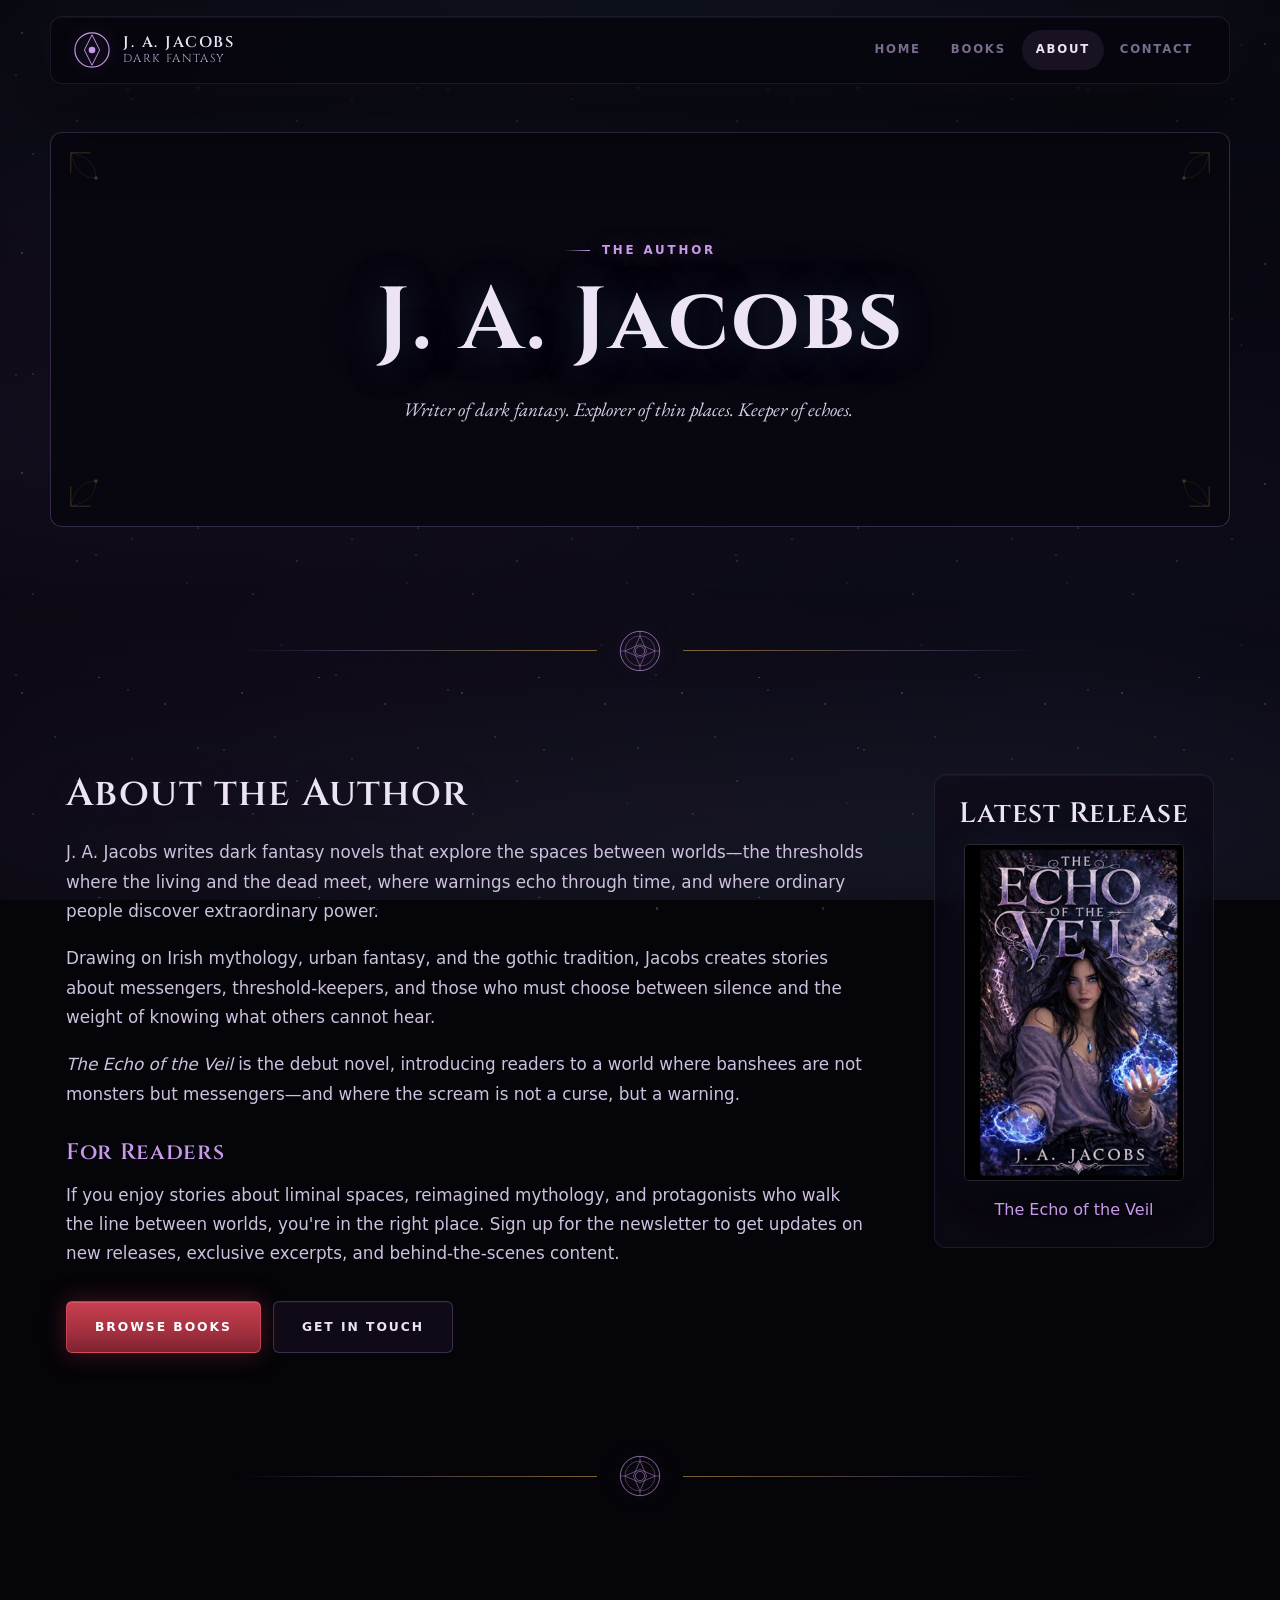
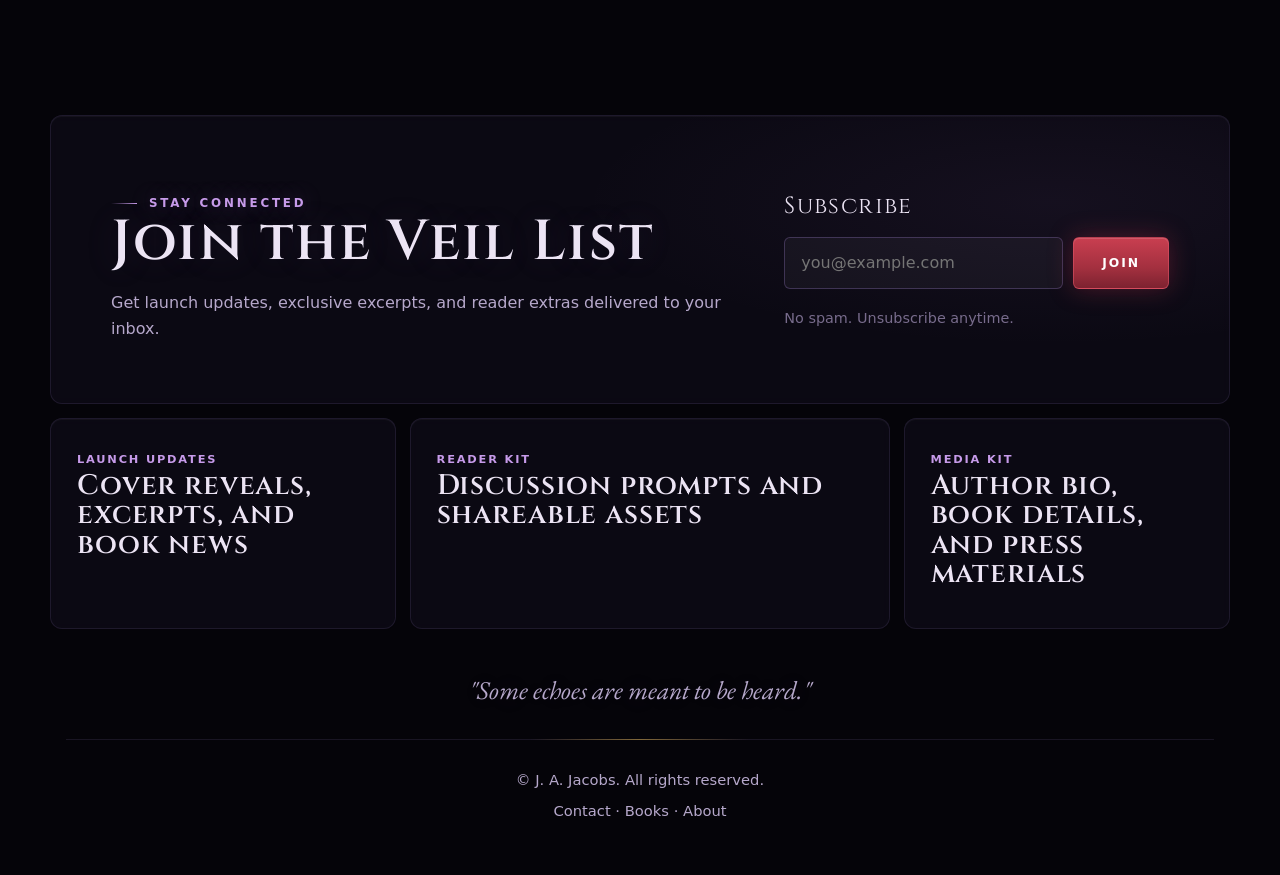
==== about.html @ fa8e6125 "feat: expand to multi-page author website - Add books.html catalog page with book grid layout - Add " ====
<!doctype html>
<html lang="en">
  <head>
    <meta charset="utf-8">
    <meta name="viewport" content="width=device-width, initial-scale=1">
    <title>About | J. A. Jacobs</title>
    <meta
      name="description"
      content="About J. A. Jacobs, author of dark fantasy novels including The Echo of the Veil."
    >
    <meta property="og:title" content="About | J. A. Jacobs">
    <meta
      property="og:description"
      content="About J. A. Jacobs, author of dark fantasy novels including The Echo of the Veil."
    >
    <meta property="og:image" content="echo-of-the-veil-cover.jpg">
    <link rel="icon" href="favicon.svg" type="image/svg+xml">
    <link rel="stylesheet" href="styles.css">
  </head>
  <body>
    <!-- SHARED SVG DEFS - Copy to every page -->
    <svg width="0" height="0" style="position:absolute" aria-hidden="true">
      <defs>
        <symbol id="sigil" viewBox="0 0 64 64">
          <circle cx="32" cy="32" r="30" fill="none" stroke="currentColor" stroke-width="1"/>
          <circle cx="32" cy="32" r="23" fill="none" stroke="currentColor" stroke-width="0.5"/>
          <circle cx="32" cy="32" r="7" fill="none" stroke="currentColor" stroke-width="0.8"/>
          <path d="M32 9 L42 32 L32 55 L22 32 Z" fill="none" stroke="currentColor" stroke-width="0.7"/>
          <path d="M9 32 L32 22 L55 32 L32 42 Z" fill="none" stroke="currentColor" stroke-width="0.7"/>
          <g stroke="currentColor" stroke-width="0.6">
            <line x1="32" y1="2" x2="32" y2="9"/>
            <line x1="32" y1="55" x2="32" y2="62"/>
            <line x1="2" y1="32" x2="9" y2="32"/>
            <line x1="55" y1="32" x2="62" y2="32"/>
          </g>
        </symbol>
        <symbol id="corner-flourish" viewBox="0 0 60 60">
          <path d="M2 2 L24 2 M2 2 L2 24" fill="none" stroke="currentColor" stroke-width="1"/>
          <path d="M2 2 Q30 8 30 30 M2 2 Q8 30 30 30" fill="none" stroke="currentColor" stroke-width="0.6" opacity="0.7"/>
          <circle cx="30" cy="30" r="2" fill="currentColor"/>
        </symbol>
        <symbol id="brand-glyph" viewBox="0 0 40 40">
          <circle cx="20" cy="20" r="18" fill="none" stroke="currentColor" stroke-width="1.2"/>
          <path d="M20 4 L28 20 L20 36 L12 20 Z" fill="none" stroke="currentColor" stroke-width="1"/>
          <circle cx="20" cy="20" r="3.5" fill="currentColor"/>
        </symbol>
        <symbol id="ico-pen" viewBox="0 0 32 32">
          <path d="M6 26 L8 20 L24 4 L28 8 L12 24 Z" fill="none" stroke="currentColor" stroke-width="1.2"/>
          <line x1="20" y1="8" x2="24" y2="12" stroke="currentColor" stroke-width="1"/>
        </symbol>
      </defs>
    </svg>
    <!-- END SHARED SVG DEFS -->

    <div class="atmosphere" aria-hidden="true"></div>

    <div class="site-shell">
      <!-- SHARED HEADER - Copy to every page, update nav-active class -->
      <header class="site-header" data-header>
        <a class="brand" href="index.html" aria-label="J. A. Jacobs home">
          <span class="brand-mark" aria-hidden="true"><svg><use href="#brand-glyph"></use></svg></span>
          <span>
            <span class="brand-title">J. A. Jacobs</span>
            <span class="brand-subtitle">Dark Fantasy</span>
          </span>
        </a>

        <button class="nav-toggle" type="button" aria-expanded="false" aria-controls="site-nav">
          <span class="sr-only">Open navigation</span>
          <span></span><span></span><span></span>
        </button>

        <nav class="site-nav" id="site-nav" aria-label="Primary navigation">
          <a href="index.html">Home</a>
          <a href="books.html">Books</a>
          <a href="about.html" class="nav-active">About</a>
          <a href="contact.html">Contact</a>
        </nav>
      </header>
      <!-- END SHARED HEADER -->

      <main id="top">
        <!-- PAGE HEADER -->
        <section class="page-header section-frame reveal">
          <span class="corner corner-tl" aria-hidden="true"><svg><use href="#corner-flourish"></use></svg></span>
          <span class="corner corner-tr" aria-hidden="true"><svg><use href="#corner-flourish"></use></svg></span>
          <span class="corner corner-bl" aria-hidden="true"><svg><use href="#corner-flourish"></use></svg></span>
          <span class="corner corner-br" aria-hidden="true"><svg><use href="#corner-flourish"></use></svg></span>
          
          <div class="page-header-content">
            <p class="eyebrow">The Author</p>
            <h1>J. A. Jacobs</h1>
            <p class="hero-lede">
              Writer of dark fantasy. Explorer of thin places. Keeper of echoes.
            </p>
          </div>
        </section>

        <div class="ornament-divider" aria-hidden="true">
          <span class="line"></span>
          <svg class="sigil"><use href="#sigil"></use></svg>
          <span class="line"></span>
        </div>

        <!-- AUTHOR BIO -->
        <section class="about-section reveal">
          <div class="about-content">
            <div class="about-text">
              <h2>About the Author</h2>
              <p>
                J. A. Jacobs writes dark fantasy novels that explore the spaces between worlds—the thresholds where the living and the dead meet, where warnings echo through time, and where ordinary people discover extraordinary power.
              </p>
              <p>
                Drawing on Irish mythology, urban fantasy, and the gothic tradition, Jacobs creates stories about messengers, threshold-keepers, and those who must choose between silence and the weight of knowing what others cannot hear.
              </p>
              <p>
                <em>The Echo of the Veil</em> is the debut novel, introducing readers to a world where banshees are not monsters but messengers—and where the scream is not a curse, but a warning.
              </p>
              
              <h3>For Readers</h3>
              <p>
                If you enjoy stories about liminal spaces, reimagined mythology, and protagonists who walk the line between worlds, you're in the right place. Sign up for the newsletter to get updates on new releases, exclusive excerpts, and behind-the-scenes content.
              </p>
              
              <div class="button-row">
                <a class="button button-primary" href="books.html">Browse Books</a>
                <a class="button button-secondary" href="contact.html">Get in Touch</a>
              </div>
            </div>

            <aside class="about-sidebar">
              <div class="feature-panel">
                <h3>Latest Release</h3>
                <a href="book-echo-of-the-veil.html">
                  <img
                    class="book-cover"
                    src="echo-of-the-veil-cover.jpg"
                    alt="The Echo of the Veil cover"
                    width="326"
                    height="500"
                    style="width: 100%; max-width: 220px; margin: 16px auto; display: block;"
                  >
                </a>
                <p style="text-align: center; margin-top: 12px;">
                  <a href="book-echo-of-the-veil.html" style="color: var(--accent-strong);">The Echo of the Veil</a>
                </p>
              </div>
            </aside>
          </div>
        </section>

        <div class="ornament-divider" aria-hidden="true">
          <span class="line"></span>
          <svg class="sigil"><use href="#sigil"></use></svg>
          <span class="line"></span>
        </div>

        <!-- NEWSLETTER / EVENTS -->
        <section class="author-events reveal">
          <div class="author-panel">
            <div>
              <p class="eyebrow">Stay Connected</p>
              <h2>Join the Veil List</h2>
              <p>
                Get launch updates, exclusive excerpts, and reader extras delivered to your inbox.
              </p>
            </div>
            <form class="newsletter-form" data-newsletter novalidate>
              <label for="email">Subscribe</label>
              <div class="form-row">
                <input id="email" name="email" type="email" placeholder="you@example.com" autocomplete="email" required>
                <button class="button button-primary" type="submit">Join</button>
              </div>
              <p class="form-message" data-form-message>No spam. Unsubscribe anytime.</p>
            </form>
          </div>

          <div class="event-strip">
            <article>
              <span>Launch Updates</span>
              <h3>Cover reveals, excerpts, and book news</h3>
            </article>
            <article>
              <span>Reader Kit</span>
              <h3>Discussion prompts and shareable assets</h3>
            </article>
            <article>
              <span>Media Kit</span>
              <h3>Author bio, book details, and press materials</h3>
            </article>
          </div>
        </section>

      </main>

      <!-- SHARED FOOTER - Copy to every page -->
      <footer class="site-footer">
        <p class="footer-quote">"Some echoes are meant to be heard."</p>
        <div class="footer-meta">
          <p>&copy; J. A. Jacobs. All rights reserved.</p>
          <p><a href="contact.html">Contact</a> · <a href="books.html">Books</a> · <a href="about.html">About</a></p>
        </div>
      </footer>
      <!-- END SHARED FOOTER -->
    </div>

    <script src="script.js"></script>
  </body>
</html>
---- styles.css ----
@import url('https://fonts.googleapis.com/css2?family=Cinzel:wght@400;500;600;700;800;900&family=EB+Garamond:ital@0;1&display=swap');

:root {
  color-scheme: dark;
  --bg: #050409;
  --bg-deep: #08060f;
  --panel: rgba(15, 12, 24, 0.72);
  --panel-strong: rgba(20, 15, 30, 0.9);
  --line: rgba(130, 110, 175, 0.16);
  --line-strong: rgba(150, 122, 195, 0.32);
  --gold: #c9a14a;
  --gold-soft: rgba(201, 161, 74, 0.6);
  --text: #ece4f4;
  --muted: #b6a8cb;
  --quiet: #786c8c;
  --accent: #9b6ab8;
  --accent-strong: #c79bea;
  --blue: #5b97da;
  --blue-glow: rgba(91, 151, 218, 0.55);
  --red: #a3303f;
  --red-strong: #c93f50;
  --red-bright: #e0566a;
  --glow-purple: rgba(155, 106, 184, 0.45);
  --glow-blue: rgba(91, 151, 218, 0.4);
  --shadow: rgba(0, 0, 0, 0.75);
  --radius: 12px;
  --max: 1180px;
  --display: "Cinzel", "Trajan Pro", "Times New Roman", serif;
  --serif: "EB Garamond", Georgia, serif;
  --body: "Aptos", "Segoe UI", system-ui, sans-serif;
}

@keyframes drift {
  0%, 100% { transform: translateX(0) translateY(0); opacity: 0.2; }
  25% { transform: translateX(40px) translateY(-20px); opacity: 0.28; }
  50% { transform: translateX(-30px) translateY(15px); opacity: 0.14; }
  75% { transform: translateX(20px) translateY(-10px); opacity: 0.24; }
}

@keyframes drift-slow {
  0%, 100% { transform: translateX(0) translateY(0) scale(1); }
  33% { transform: translateX(-60px) translateY(30px) scale(1.1); }
  66% { transform: translateX(40px) translateY(-20px) scale(0.95); }
}

@keyframes pulse-glow {
  0%, 100% { opacity: 0.4; }
  50% { opacity: 0.85; }
}

@keyframes moon-breathe {
  0%, 100% { opacity: 0.85; transform: scale(1); }
  50% { opacity: 1; transform: scale(1.03); }
}

@keyframes float-up {
  0% { transform: translateY(0); opacity: 0; }
  10% { opacity: 1; }
  90% { opacity: 1; }
  100% { transform: translateY(-100vh); opacity: 0; }
}

@keyframes shimmer {
  0% { background-position: -200% center; }
  100% { background-position: 200% center; }
}

@keyframes wave-flow {
  0% { transform: translateX(0); }
  100% { transform: translateX(-50%); }
}

@keyframes spin-slow {
  from { transform: rotate(0deg); }
  to { transform: rotate(360deg); }
}

@keyframes spin-reverse {
  from { transform: rotate(360deg); }
  to { transform: rotate(0deg); }
}

@keyframes border-glow-pulse {
  0%, 100% { opacity: 0.4; }
  50% { opacity: 0.9; }
}

* { box-sizing: border-box; }

html { scroll-behavior: smooth; }

body {
  margin: 0;
  min-width: 320px;
  background: var(--bg);
  color: var(--text);
  font-family: var(--body);
  line-height: 1.65;
  overflow-x: hidden;
}

/* Fixed atmospheric base */
body::before {
  content: "";
  position: fixed;
  inset: 0;
  z-index: -3;
  pointer-events: none;
  background:
    radial-gradient(ellipse 90% 50% at 50% -5%, rgba(91, 151, 218, 0.1), transparent),
    radial-gradient(ellipse 60% 45% at 15% 45%, rgba(155, 106, 184, 0.07), transparent),
    radial-gradient(ellipse 70% 50% at 85% 75%, rgba(91, 151, 218, 0.05), transparent),
    linear-gradient(180deg, #050409 0%, #0a0712 50%, #050409 100%);
}

body::after {
  content: "";
  position: fixed;
  inset: 0;
  z-index: -1;
  pointer-events: none;
  background:
    radial-gradient(ellipse 120% 28% at 30% 92%, rgba(155, 106, 184, 0.08), transparent),
    radial-gradient(ellipse 100% 22% at 72% 96%, rgba(91, 151, 218, 0.06), transparent);
  animation: drift-slow 26s ease-in-out infinite;
}

.atmosphere {
  position: fixed;
  inset: 0;
  z-index: -2;
  pointer-events: none;
  overflow: hidden;
}

.atmosphere::before,
.atmosphere::after {
  content: "";
  position: absolute;
  inset: 0;
}

.atmosphere::before {
  background-image:
    radial-gradient(1px 1px at 10% 15%, rgba(255, 255, 255, 0.55), transparent),
    radial-gradient(1px 1px at 25% 35%, rgba(255, 255, 255, 0.35), transparent),
    radial-gradient(1px 1px at 45% 8%, rgba(255, 255, 255, 0.45), transparent),
    radial-gradient(1px 1px at 60% 45%, rgba(255, 255, 255, 0.28), transparent),
    radial-gradient(1px 1px at 75% 20%, rgba(255, 255, 255, 0.5), transparent),
    radial-gradient(1px 1px at 85% 65%, rgba(255, 255, 255, 0.22), transparent),
    radial-gradient(1px 1px at 15% 70%, rgba(255, 255, 255, 0.4), transparent),
    radial-gradient(1.5px 1.5px at 35% 55%, rgba(155, 106, 184, 0.45), transparent),
    radial-gradient(1.5px 1.5px at 90% 40%, rgba(91, 151, 218, 0.4), transparent);
  background-size: 220px 220px;
  animation: drift 30s ease-in-out infinite;
}

.atmosphere::after {
  background-image:
    radial-gradient(1px 1px at 5% 25%, rgba(255, 255, 255, 0.3), transparent),
    radial-gradient(1px 1px at 40% 30%, rgba(255, 255, 255, 0.35), transparent),
    radial-gradient(1px 1px at 70% 50%, rgba(255, 255, 255, 0.4), transparent),
    radial-gradient(1px 1px at 88% 15%, rgba(255, 255, 255, 0.25), transparent),
    radial-gradient(1px 1px at 30% 85%, rgba(255, 255, 255, 0.3), transparent);
  background-size: 320px 300px;
  animation: drift 42s ease-in-out infinite reverse;
}

.particle {
  position: fixed;
  border-radius: 50%;
  pointer-events: none;
  z-index: -1;
  animation: float-up linear infinite;
}

img { display: block; max-width: 100%; }
a { color: inherit; text-decoration: none; }
button, input { font: inherit; }

.sr-only {
  position: absolute;
  width: 1px; height: 1px;
  padding: 0; margin: -1px;
  overflow: hidden;
  clip: rect(0, 0, 0, 0);
  white-space: nowrap;
  border: 0;
}

/* Scroll reveal */
.reveal {
  opacity: 0;
  transform: translateY(44px);
  transition: opacity 0.9s cubic-bezier(0.25, 0.46, 0.45, 0.94),
              transform 0.9s cubic-bezier(0.25, 0.46, 0.45, 0.94);
}
.reveal.visible { opacity: 1; transform: translateY(0); }

.site-shell {
  width: min(100%, 1680px);
  margin: 0 auto;
  position: relative;
}

/* ─────────── Immersive section background (cover art) ─────────── */
.section-bg {
  position: absolute;
  inset: 0;
  z-index: 0;
  overflow: hidden;
  pointer-events: none;
  border-radius: inherit;
}

.section-bg img {
  position: absolute;
  top: 50%;
  left: 50%;
  min-width: 130%;
  min-height: 130%;
  transform: translate(-50%, -50%) scale(1.18);
  object-fit: cover;
  filter: blur(34px) brightness(0.42) saturate(1.35);
}

.section-bg::after {
  content: "";
  position: absolute;
  inset: 0;
  background:
    radial-gradient(ellipse 70% 60% at 72% 22%, rgba(91, 151, 218, 0.16), transparent 60%),
    linear-gradient(100deg, rgba(6, 5, 12, 0.96) 0%, rgba(6, 5, 12, 0.6) 48%, rgba(6, 5, 12, 0.86) 100%),
    linear-gradient(0deg, var(--bg) 1%, transparent 38%);
}

.section-bg.subtle img {
  filter: blur(46px) brightness(0.3) saturate(1.25);
}
.section-bg.subtle::after {
  background:
    radial-gradient(ellipse 60% 50% at 30% 30%, rgba(155, 106, 184, 0.12), transparent 60%),
    linear-gradient(180deg, rgba(8, 6, 15, 0.92), rgba(8, 6, 15, 0.96));
}

/* ─────────── Decorative moon ─────────── */
.moon {
  position: absolute;
  top: 8%;
  right: 12%;
  width: clamp(120px, 16vw, 220px);
  aspect-ratio: 1;
  border-radius: 50%;
  z-index: 0;
  pointer-events: none;
  background:
    radial-gradient(circle at 38% 38%, rgba(232, 238, 255, 0.95), rgba(190, 205, 240, 0.55) 45%, rgba(120, 140, 190, 0.15) 70%, transparent 75%);
  box-shadow: 0 0 80px 30px rgba(150, 175, 230, 0.18), 0 0 160px 60px rgba(120, 145, 210, 0.1);
  animation: moon-breathe 8s ease-in-out infinite;
}
.moon::after {
  content: "";
  position: absolute;
  inset: 18%;
  border-radius: 50%;
  background:
    radial-gradient(circle at 60% 30%, transparent 60%, rgba(120, 140, 180, 0.12) 62%, transparent 66%),
    radial-gradient(circle at 35% 65%, transparent 70%, rgba(120, 140, 180, 0.1) 72%, transparent 76%);
}

/* ─────────── Header ─────────── */
.site-header {
  position: sticky;
  top: 0;
  z-index: 100;
  display: flex;
  align-items: center;
  justify-content: space-between;
  gap: 24px;
  width: min(calc(100% - 32px), var(--max));
  margin: 16px auto 0;
  padding: 13px 22px;
  border: 1px solid var(--line);
  border-radius: var(--radius);
  background: rgba(6, 5, 12, 0.78);
  box-shadow:
    inset 0 1px 0 rgba(255, 255, 255, 0.05),
    0 0 40px rgba(155, 106, 184, 0.06),
    0 24px 80px var(--shadow);
  backdrop-filter: blur(24px) saturate(1.2);
  transition: background 0.3s ease, border-color 0.3s ease;
}
.site-header.scrolled {
  background: rgba(6, 5, 12, 0.95);
  border-color: rgba(155, 106, 184, 0.22);
}

.brand { display: inline-flex; align-items: center; gap: 12px; min-width: 188px; }

.brand-mark {
  width: 38px; height: 38px;
  display: grid;
  place-items: center;
  color: var(--accent-strong);
  filter: drop-shadow(0 0 8px rgba(155, 106, 184, 0.4));
  transition: transform 0.5s ease, filter 0.3s ease;
}
.brand:hover .brand-mark {
  transform: rotate(90deg);
  filter: drop-shadow(0 0 14px rgba(155, 106, 184, 0.6));
}
.brand-mark svg { width: 100%; height: 100%; }

.brand-title, .brand-subtitle {
  display: block;
  font-family: var(--display);
  line-height: 1;
  letter-spacing: 0.12em;
  text-transform: uppercase;
}
.brand-title { font-size: 0.96rem; font-weight: 600; }
.brand-subtitle { color: var(--muted); font-size: 0.72rem; font-weight: 400; margin-top: 3px; }

.site-nav { display: flex; align-items: center; gap: 2px; }
.site-nav a {
  min-height: 40px;
  padding: 10px 14px;
  border-radius: 999px;
  color: var(--quiet);
  font-size: 0.73rem;
  font-weight: 700;
  letter-spacing: 0.15em;
  text-transform: uppercase;
  transition: color 0.25s ease, background 0.25s ease, transform 0.25s ease, text-shadow 0.25s ease;
}
.site-nav a:hover, .site-nav a:focus-visible {
  color: var(--text);
  background: rgba(155, 106, 184, 0.1);
  text-shadow: 0 0 14px rgba(155, 106, 184, 0.45);
  outline: none;
  transform: translateY(-1px);
}

.nav-toggle {
  display: none;
  width: 44px; height: 44px;
  border: 1px solid var(--line);
  border-radius: var(--radius);
  color: var(--text);
  background: rgba(255, 255, 255, 0.04);
  cursor: pointer;
}
.nav-toggle span:not(.sr-only) {
  display: block;
  width: 18px; height: 1px;
  margin: 5px auto;
  background: var(--text);
}

main { padding: 48px 16px 0; }

.section-frame, .quick-path, .world-section, .author-events, .section-grid {
  width: min(100%, var(--max));
  margin: 0 auto;
}

/* ─────────── Hero ─────────── */
.hero {
  position: relative;
  display: grid;
  grid-template-columns: minmax(0, 1.05fr) minmax(300px, 0.95fr);
  gap: clamp(32px, 5vw, 72px);
  align-items: center;
  min-height: min(880px, calc(100dvh - 96px));
  padding: clamp(40px, 6vw, 88px);
  border: 1px solid var(--line-strong);
  border-radius: var(--radius);
  overflow: hidden;
  background: var(--bg-deep);
}

.hero-copy, .hero-cover-wrap, .excerpt-copy, .purchase-card, .buy-cover, .buy-copy {
  position: relative;
  z-index: 2;
}

/* Ornamental corner flourishes */
.corner {
  position: absolute;
  width: 54px; height: 54px;
  color: var(--gold-soft);
  opacity: 0.5;
  z-index: 2;
  pointer-events: none;
}
.corner svg { width: 100%; height: 100%; }
.corner-tl { top: 18px; left: 18px; }
.corner-tr { top: 18px; right: 18px; transform: scaleX(-1); }
.corner-bl { bottom: 18px; left: 18px; transform: scaleY(-1); }
.corner-br { bottom: 18px; right: 18px; transform: scale(-1, -1); }

.eyebrow, .section-kicker {
  display: inline-flex;
  align-items: center;
  gap: 12px;
  color: var(--accent-strong);
  font-size: 0.74rem;
  font-weight: 700;
  letter-spacing: 0.24em;
  text-transform: uppercase;
  text-shadow: 0 0 20px rgba(199, 155, 234, 0.35);
}
.eyebrow::before, .section-kicker::before {
  content: "";
  width: 26px; height: 1px;
  background: linear-gradient(90deg, transparent, var(--accent-strong));
}

h1, h2, h3, blockquote {
  margin: 0;
  font-family: var(--display);
  font-weight: 600;
  line-height: 1.04;
  letter-spacing: 0.03em;
}

h1 {
  max-width: 760px;
  margin-top: 20px;
  font-size: clamp(3.4rem, 8vw, 6.8rem);
  font-weight: 700;
  text-shadow:
    0 0 40px rgba(91, 151, 218, 0.25),
    0 0 90px rgba(155, 106, 184, 0.15),
    0 2px 30px rgba(0, 0, 0, 0.5);
}

h2 {
  font-size: clamp(2.1rem, 4.4vw, 3.9rem);
  text-shadow: 0 0 34px rgba(155, 106, 184, 0.15);
}

h3 { font-size: clamp(1.4rem, 2.2vw, 2rem); }

p { margin: 0; color: var(--muted); }

.hero-author {
  margin-top: 20px;
  color: var(--accent-strong);
  font-family: var(--display);
  font-size: clamp(1.4rem, 2.4vw, 2.1rem);
  letter-spacing: 0.16em;
  text-shadow: 0 0 24px rgba(199, 155, 234, 0.3);
}

.hero-lede {
  max-width: 56ch;
  margin-top: 26px;
  color: #d8cee6;
  font-family: var(--serif);
  font-size: clamp(1.15rem, 1.5vw, 1.4rem);
  font-style: italic;
  line-height: 1.7;
}

/* ─────────── Buttons ─────────── */
.button-row, .retailer-grid { display: flex; flex-wrap: wrap; gap: 12px; margin-top: 32px; }

.button {
  display: inline-flex;
  align-items: center;
  justify-content: center;
  min-height: 52px;
  padding: 14px 28px;
  border: 1px solid transparent;
  border-radius: 6px;
  font-size: 0.77rem;
  font-weight: 800;
  letter-spacing: 0.16em;
  text-align: center;
  text-transform: uppercase;
  cursor: pointer;
  transition: transform 0.25s ease, border-color 0.25s ease, background 0.25s ease, box-shadow 0.25s ease;
}
.button:active { transform: translateY(1px) scale(0.98); }

.button-primary {
  border-color: rgba(224, 86, 106, 0.55);
  background: linear-gradient(180deg, var(--red-strong), var(--red) 60%, #7d2230);
  color: #fff;
  box-shadow: 0 0 24px rgba(163, 48, 63, 0.4), inset 0 1px 0 rgba(255, 255, 255, 0.14);
}
.button-primary:hover, .button-primary:focus-visible {
  border-color: rgba(255, 150, 165, 0.7);
  box-shadow: 0 0 36px rgba(224, 86, 106, 0.55), 0 6px 24px rgba(0, 0, 0, 0.45);
  outline: none;
  transform: translateY(-2px);
}

.button-secondary {
  border-color: var(--line-strong);
  background: rgba(155, 106, 184, 0.07);
  color: var(--text);
  box-shadow: inset 0 1px 0 rgba(255, 255, 255, 0.04);
}
.button-secondary:hover, .button-secondary:focus-visible {
  border-color: rgba(199, 155, 234, 0.55);
  background: rgba(155, 106, 184, 0.14);
  box-shadow: 0 0 22px rgba(155, 106, 184, 0.18);
  outline: none;
  transform: translateY(-2px);
}

/* ─────────── Book cover ─────────── */
.cover-stage {
  position: relative;
  width: min(100%, 400px);
  margin-left: auto;
  perspective: 1400px;
}

.book-cover {
  width: min(100%, 330px);
  height: auto;
  border-radius: 5px;
  border: 1px solid rgba(255, 255, 255, 0.12);
  box-shadow: 0 30px 80px rgba(0, 0, 0, 0.6), 0 0 40px rgba(91, 151, 218, 0.1);
  transition: box-shadow 0.4s ease, transform 0.4s ease;
}

.hero-cover {
  width: min(100%, 400px);
  transform: rotateY(-9deg) rotateX(1deg);
  transform-origin: center;
  box-shadow:
    0 36px 90px rgba(0, 0, 0, 0.72),
    0 0 70px rgba(91, 151, 218, 0.14),
    -14px 0 50px rgba(155, 106, 184, 0.1);
}
.cover-stage:hover .hero-cover {
  transform: rotateY(-4deg) rotateX(0deg) translateY(-4px);
  box-shadow:
    0 44px 110px rgba(0, 0, 0, 0.8),
    0 0 90px rgba(91, 151, 218, 0.2),
    -18px 0 60px rgba(155, 106, 184, 0.14);
}

.cover-reflection {
  position: absolute;
  right: 6%;
  bottom: -12%;
  width: 82%;
  height: 28%;
  border-radius: 50%;
  background: radial-gradient(ellipse, rgba(91, 151, 218, 0.24), transparent 70%);
  filter: blur(20px);
  animation: pulse-glow 4s ease-in-out infinite;
}

/* ─────────── Ornament divider ─────────── */
.ornament-divider {
  display: flex;
  align-items: center;
  justify-content: center;
  gap: 22px;
  width: min(100%, var(--max));
  margin: clamp(64px, 8vw, 104px) auto;
}
.ornament-divider .line {
  flex: 1;
  max-width: 360px;
  height: 1px;
  background: linear-gradient(90deg, transparent, var(--line-strong) 30%, var(--gold-soft));
}
.ornament-divider .line:last-child {
  background: linear-gradient(270deg, transparent, var(--line-strong) 30%, var(--gold-soft));
}
.ornament-divider .sigil {
  width: 42px; height: 42px;
  color: var(--accent-strong);
  filter: drop-shadow(0 0 10px rgba(155, 106, 184, 0.4));
  animation: spin-slow 60s linear infinite;
}

/* ─────────── Quick path ─────────── */
.quick-path {
  display: grid;
  grid-template-columns: 1fr 1.4fr 1fr;
  gap: 14px;
  margin-top: 20px;
}

.quick-path a, .feature-panel, .purchase-card, .map-panel,
.lore-grid article, .character-hero, .relationship-panel,
.author-panel, .event-strip article {
  border: 1px solid var(--line);
  border-radius: var(--radius);
  background: var(--panel);
  box-shadow: inset 0 1px 0 rgba(255, 255, 255, 0.04);
  transition: border-color 0.4s ease, box-shadow 0.4s ease, transform 0.4s ease, background 0.4s ease;
  backdrop-filter: blur(6px);
}

.quick-path a:hover, .feature-panel:hover, .lore-grid article:hover, .event-strip article:hover {
  border-color: rgba(155, 106, 184, 0.32);
  box-shadow:
    inset 0 1px 0 rgba(255, 255, 255, 0.06),
    0 0 32px rgba(155, 106, 184, 0.1),
    0 10px 36px rgba(0, 0, 0, 0.35);
  transform: translateY(-3px);
}

.quick-path a {
  min-height: 130px;
  padding: 26px;
  position: relative;
  overflow: hidden;
}
.quick-path a::after {
  content: "";
  position: absolute;
  bottom: 0; left: 0; right: 0;
  height: 2px;
  background: linear-gradient(90deg, transparent, var(--accent), transparent);
  opacity: 0;
  transition: opacity 0.4s ease;
}
.quick-path a:hover::after { opacity: 1; }

.quick-path span {
  display: block;
  margin-bottom: 12px;
  color: var(--accent-strong);
  font-size: 0.71rem;
  font-weight: 900;
  letter-spacing: 0.16em;
  text-transform: uppercase;
}
.quick-path strong {
  display: block;
  color: var(--text);
  font-family: var(--display);
  font-size: 1.3rem;
  font-weight: 500;
  line-height: 1.25;
}

/* ─────────── Section grid ─────────── */
.section-grid, .world-section, .author-events { padding: clamp(70px, 9vw, 120px) 0 0; }

.section-grid {
  display: grid;
  grid-template-columns: 0.75fr 1.25fr;
  gap: 18px;
}
.section-kicker { grid-column: 1; padding-top: 16px; }
.section-heading { grid-column: 2; margin-bottom: 20px; }
.section-heading p { max-width: 64ch; margin-top: 20px; }

.feature-panel {
  min-height: 280px;
  padding: clamp(26px, 4vw, 46px);
  position: relative;
  overflow: hidden;
}
.feature-panel h3, .purchase-card h3, .map-copy h3,
.lore-grid h3, .relationship-panel h3, .event-strip h3 { margin-bottom: 14px; }

.premise-panel {
  grid-column: 1 / -1;
  display: grid;
  grid-template-columns: minmax(0, 0.78fr) minmax(220px, 0.42fr);
  align-items: center;
  overflow: hidden;
  background:
    radial-gradient(ellipse 60% 80% at 85% 50%, rgba(91, 151, 218, 0.1), transparent),
    var(--panel);
}

/* Animated sigil mandala */
.sigil-orbit {
  position: relative;
  min-height: 230px;
  display: grid;
  place-items: center;
}
.sigil-orbit .ring {
  position: absolute;
  color: var(--accent-strong);
  opacity: 0.5;
}
.sigil-orbit .ring svg { width: 100%; height: 100%; }
.sigil-orbit .ring-outer { width: 200px; height: 200px; animation: spin-slow 80s linear infinite; }
.sigil-orbit .ring-inner { width: 120px; height: 120px; color: var(--blue); animation: spin-reverse 50s linear infinite; }
.sigil-orbit .core {
  width: 40px; height: 40px;
  border-radius: 50%;
  background: radial-gradient(circle, rgba(91, 151, 218, 0.5), transparent 70%);
  box-shadow: 0 0 40px rgba(91, 151, 218, 0.4);
  animation: pulse-glow 3.5s ease-in-out infinite;
}

.notes-panel { grid-column: 1; }
.themes-panel { grid-column: 2; }

.clean-list { display: grid; gap: 16px; padding: 0; margin: 22px 0 0; list-style: none; }
.clean-list li { display: flex; gap: 12px; align-items: baseline; color: var(--text); }
.clean-list span {
  color: var(--accent-strong);
  font-size: 0.75rem;
  font-weight: 900;
  letter-spacing: 0.08em;
  text-transform: uppercase;
}

/* ─────────── Excerpt ─────────── */
.excerpt, .buy-section {
  position: relative;
  display: grid;
  grid-template-columns: minmax(0, 1fr) 340px;
  gap: 18px;
  align-items: stretch;
  margin-top: clamp(70px, 9vw, 120px);
  padding: clamp(24px, 3vw, 38px);
  border: 1px solid var(--line-strong);
  border-radius: var(--radius);
  overflow: hidden;
  background: var(--bg-deep);
}

.excerpt-copy {
  padding: clamp(30px, 5vw, 66px);
  border: 1px solid var(--line);
  border-radius: var(--radius);
  background: rgba(6, 5, 12, 0.66);
  backdrop-filter: blur(4px);
}
.excerpt-copy blockquote {
  max-width: 720px;
  margin: 24px 0;
  color: var(--text);
  font-size: clamp(2rem, 4vw, 4.1rem);
  text-shadow: 0 0 40px rgba(91, 151, 218, 0.15);
}

/* Glowing waveform */
.waveform {
  width: 100%;
  height: 56px;
  margin: 6px 0 26px;
  overflow: hidden;
  -webkit-mask-image: linear-gradient(90deg, transparent, #000 12%, #000 88%, transparent);
          mask-image: linear-gradient(90deg, transparent, #000 12%, #000 88%, transparent);
}
.waveform svg {
  width: 200%;
  height: 100%;
  color: var(--blue);
  filter: drop-shadow(0 0 8px rgba(91, 151, 218, 0.6));
  animation: wave-flow 9s linear infinite;
}

.excerpt-copy p + p { margin-top: 18px; }
.excerpt-copy > p { font-family: var(--serif); font-size: 1.18rem; color: #cdc1de; }

.purchase-card {
  display: flex;
  flex-direction: column;
  align-items: center;
  justify-content: center;
  padding: 28px;
  text-align: center;
}
.purchase-card .book-cover { width: min(100%, 230px); margin-bottom: 22px; }
.purchase-card .button { width: 100%; margin-top: 22px; }

/* ─────────── World / map ─────────── */
.map-panel {
  position: relative;
  display: grid;
  grid-template-columns: minmax(0, 1.25fr) minmax(260px, 0.55fr);
  gap: 24px;
  min-height: 420px;
  padding: 18px;
  overflow: hidden;
}
.map-city {
  position: relative;
  min-height: 380px;
  border: 1px solid var(--line);
  border-radius: var(--radius);
  background:
    linear-gradient(35deg, transparent 0 42%, rgba(91, 151, 218, 0.1) 43%, transparent 45%),
    linear-gradient(160deg, transparent 0 54%, rgba(155, 106, 184, 0.14) 55%, transparent 58%),
    repeating-linear-gradient(90deg, rgba(255, 255, 255, 0.05) 0 1px, transparent 1px 42px),
    repeating-linear-gradient(0deg, rgba(255, 255, 255, 0.035) 0 1px, transparent 1px 42px),
    radial-gradient(circle at 70% 38%, rgba(155, 106, 184, 0.12), transparent 18rem),
    #0a0712;
}
.pin {
  position: absolute;
  width: 16px; height: 16px;
  border: 2px solid rgba(255, 255, 255, 0.7);
  border-radius: 50%;
  background: var(--red);
  box-shadow: 0 0 0 6px rgba(163, 48, 63, 0.2), 0 0 16px rgba(201, 63, 80, 0.35);
  animation: pulse-glow 3s ease-in-out infinite;
}
.pin-a { top: 18%; left: 20%; }
.pin-b { top: 42%; left: 52%; animation-delay: -0.8s; }
.pin-c { top: 68%; left: 32%; animation-delay: -1.6s; }
.pin-d { top: 30%; left: 78%; animation-delay: -2.4s; }
.map-copy { align-self: center; padding: 20px; }

.lore-grid {
  display: grid;
  grid-template-columns: 1.1fr 0.9fr 1fr 1.05fr;
  gap: 14px;
  margin-top: 14px;
}
.lore-grid article {
  min-height: 230px;
  padding: 26px;
  position: relative;
  overflow: hidden;
}
.lore-grid .lore-icon {
  width: 34px; height: 34px;
  margin-bottom: 16px;
  color: var(--accent-strong);
  filter: drop-shadow(0 0 8px rgba(155, 106, 184, 0.4));
}
.lore-grid article::before {
  content: "";
  position: absolute;
  top: 0; left: 0; right: 0;
  height: 1px;
  background: linear-gradient(90deg, transparent, var(--accent), transparent);
  opacity: 0;
  transition: opacity 0.4s ease;
}
.lore-grid article:hover::before { opacity: 0.6; }

/* ─────────── Characters ─────────── */
.character-hero {
  grid-column: 1 / -1;
  display: grid;
  grid-template-columns: minmax(0, 1fr) 220px;
  gap: 28px;
  align-items: center;
  min-height: 330px;
  padding: clamp(26px, 4vw, 46px);
  background:
    radial-gradient(ellipse 50% 60% at 80% 44%, rgba(91, 151, 218, 0.1), transparent),
    var(--panel);
}
.character-hero .small-cover { width: 190px; justify-self: end; }
.relationship-panel { grid-column: 1 / -1; padding: clamp(26px, 4vw, 46px); }
.relationship-panel .clean-list { grid-template-columns: repeat(2, minmax(0, 1fr)); }

/* ─────────── Author ─────────── */
.author-events { display: grid; gap: 14px; }
.author-panel {
  display: grid;
  grid-template-columns: minmax(0, 1fr) minmax(280px, 0.6fr);
  gap: 32px;
  align-items: center;
  padding: clamp(30px, 5vw, 60px);
  position: relative;
  overflow: hidden;
}
.author-panel::before {
  content: "";
  position: absolute;
  inset: 0;
  pointer-events: none;
  background: radial-gradient(ellipse 40% 50% at 85% 30%, rgba(155, 106, 184, 0.07), transparent);
}
.author-panel p { max-width: 60ch; margin-top: 18px; }
.author-panel > div, .newsletter-form { position: relative; z-index: 1; }

.newsletter-form label {
  display: block;
  margin-bottom: 12px;
  font-family: var(--display);
  font-size: 1.45rem;
  letter-spacing: 0.06em;
}
.form-row { display: grid; grid-template-columns: minmax(0, 1fr) auto; gap: 10px; }
input {
  min-height: 52px;
  width: 100%;
  border: 1px solid var(--line-strong);
  border-radius: 6px;
  padding: 12px 16px;
  color: var(--text);
  background: rgba(255, 255, 255, 0.04);
  transition: border-color 0.3s ease, box-shadow 0.3s ease;
}
input:focus { border-color: var(--accent-strong); box-shadow: 0 0 16px rgba(199, 155, 234, 0.18); outline: none; }
.form-message { min-height: 24px; margin-top: 10px; color: var(--quiet); font-size: 0.9rem; }
.form-message.error { color: #ff9eac; text-shadow: 0 0 12px rgba(255, 158, 172, 0.2); }
.form-message.success { color: #8ec5f0; text-shadow: 0 0 12px rgba(142, 197, 240, 0.2); }

.event-strip { display: grid; grid-template-columns: 0.9fr 1.25fr 0.85fr; gap: 14px; }
.event-strip article { min-height: 180px; padding: 26px; position: relative; overflow: hidden; }
.event-strip span {
  color: var(--accent-strong);
  font-size: 0.71rem;
  font-weight: 900;
  letter-spacing: 0.16em;
  text-transform: uppercase;
}

/* ─────────── Buy ─────────── */
.buy-section { grid-template-columns: 350px minmax(0, 1fr); align-items: center; }
.buy-cover { justify-self: center; }
.buy-cover .book-cover:hover {
  transform: scale(1.02);
  box-shadow: 0 30px 80px rgba(0, 0, 0, 0.6), 0 0 50px rgba(91, 151, 218, 0.12);
}
.buy-copy { padding: clamp(26px, 4vw, 50px); }
.edition-tabs { display: flex; flex-wrap: wrap; gap: 10px; margin: 28px 0 18px; }
.edition-tabs button {
  min-height: 44px;
  border: 1px solid var(--line);
  border-radius: 999px;
  padding: 10px 18px;
  color: var(--quiet);
  background: rgba(255, 255, 255, 0.025);
  font-size: 0.75rem;
  font-weight: 900;
  letter-spacing: 0.12em;
  text-transform: uppercase;
  cursor: pointer;
  transition: all 0.3s ease;
}
.edition-tabs button:hover { color: var(--muted); border-color: var(--line-strong); }
.edition-tabs button.active {
  border-color: rgba(199, 155, 234, 0.5);
  color: var(--text);
  background: rgba(155, 106, 184, 0.14);
  box-shadow: 0 0 16px rgba(155, 106, 184, 0.12);
}
.retailer-grid { display: grid; grid-template-columns: repeat(2, minmax(0, 1fr)); }

/* ─────────── Page Header (for inner pages) ─────────── */
.page-header {
  position: relative;
  min-height: 340px;
  padding: clamp(60px, 8vw, 100px) clamp(30px, 5vw, 60px);
  border: 1px solid var(--line-strong);
  border-radius: var(--radius);
  background: var(--bg-deep);
  display: flex;
  align-items: center;
  justify-content: center;
  text-align: center;
}

.page-header-content {
  position: relative;
  z-index: 2;
  max-width: 720px;
}

.page-header h1 {
  margin-top: 16px;
  font-size: clamp(3rem, 8vw, 5.5rem);
}

/* ─────────── Books Grid ─────────── */
.books-section {
  width: min(100%, var(--max));
  margin: 0 auto;
  padding: 0 16px;
}

.book-grid {
  display: grid;
  gap: 32px;
}

.book-card {
  display: grid;
  grid-template-columns: minmax(200px, 300px) minmax(0, 1fr);
  gap: clamp(24px, 4vw, 48px);
  align-items: center;
  padding: clamp(24px, 4vw, 40px);
  border: 1px solid var(--line);
  border-radius: var(--radius);
  background: var(--panel);
  transition: border-color 0.4s ease, box-shadow 0.4s ease;
}

.book-card:hover {
  border-color: rgba(155, 106, 184, 0.32);
  box-shadow: 0 0 32px rgba(155, 106, 184, 0.1), 0 10px 36px rgba(0, 0, 0, 0.35);
}

.book-card-cover {
  display: block;
}

.book-card-cover .book-cover {
  width: 100%;
  max-width: 280px;
  transition: transform 0.4s ease, box-shadow 0.4s ease;
}

.book-card-cover:hover .book-cover {
  transform: translateY(-4px);
  box-shadow: 0 30px 80px rgba(0, 0, 0, 0.6), 0 0 50px rgba(91, 151, 218, 0.12);
}

.book-card-info h2 {
  font-size: clamp(1.8rem, 3vw, 2.6rem);
  margin-top: 12px;
}

.book-card-info h2 a {
  transition: color 0.3s ease, text-shadow 0.3s ease;
}

.book-card-info h2 a:hover {
  color: var(--accent-strong);
  text-shadow: 0 0 20px rgba(199, 155, 234, 0.3);
}

.book-card-tagline {
  margin-top: 16px;
  font-family: var(--serif);
  font-size: 1.1rem;
  font-style: italic;
  color: #cdc1de;
}

/* ─────────── About Page ─────────── */
.about-section {
  width: min(100%, var(--max));
  margin: 0 auto;
  padding: 0 16px;
}

.about-content {
  display: grid;
  grid-template-columns: minmax(0, 1fr) 280px;
  gap: clamp(32px, 5vw, 64px);
  align-items: start;
}

.about-text h2 {
  font-size: clamp(1.8rem, 3vw, 2.4rem);
  margin-bottom: 24px;
}

.about-text h3 {
  font-size: 1.4rem;
  margin-top: 32px;
  margin-bottom: 16px;
  color: var(--accent-strong);
}

.about-text p {
  margin-bottom: 18px;
  color: #cdc1de;
  font-size: 1.05rem;
  line-height: 1.75;
}

.about-sidebar .feature-panel {
  padding: 24px;
}

/* ─────────── Contact Page ─────────── */
.contact-section {
  width: min(100%, var(--max));
  margin: 0 auto;
  padding: 0 16px;
}

.contact-grid {
  display: grid;
  grid-template-columns: minmax(0, 1.2fr) minmax(280px, 0.8fr);
  gap: clamp(24px, 4vw, 48px);
  align-items: start;
}

.contact-form-panel {
  padding: clamp(28px, 4vw, 48px);
}

.contact-form-panel h2 {
  font-size: clamp(1.6rem, 2.5vw, 2rem);
  margin-bottom: 12px;
}

.contact-form {
  margin-top: 28px;
}

.form-group {
  margin-bottom: 20px;
}

.form-group label {
  display: block;
  margin-bottom: 8px;
  color: var(--muted);
  font-size: 0.85rem;
  font-weight: 600;
  letter-spacing: 0.08em;
  text-transform: uppercase;
}

.form-group input,
.form-group select,
.form-group textarea {
  width: 100%;
  min-height: 52px;
  border: 1px solid var(--line-strong);
  border-radius: 6px;
  padding: 14px 16px;
  color: var(--text);
  background: rgba(255, 255, 255, 0.04);
  font-family: inherit;
  font-size: 1rem;
  transition: border-color 0.3s ease, box-shadow 0.3s ease;
}

.form-group textarea {
  min-height: 140px;
  resize: vertical;
}

.form-group select {
  cursor: pointer;
  appearance: none;
  background-image: url("data:image/svg+xml,%3Csvg xmlns='http://www.w3.org/2000/svg' width='12' height='12' viewBox='0 0 12 12'%3E%3Cpath fill='%23b6a8cb' d='M6 8L1 3h10z'/%3E%3C/svg%3E");
  background-repeat: no-repeat;
  background-position: right 16px center;
  padding-right: 44px;
}

.form-group input:focus,
.form-group select:focus,
.form-group textarea:focus {
  border-color: var(--accent-strong);
  box-shadow: 0 0 16px rgba(199, 155, 234, 0.18);
  outline: none;
}

.contact-form .button {
  margin-top: 8px;
}

.contact-info {
  display: grid;
  gap: 16px;
}

.contact-info .feature-panel {
  padding: 24px;
  min-height: auto;
}

.contact-info h3 {
  margin-bottom: 12px;
}

/* ─────────── Nav Active State ─────────── */
.site-nav a.nav-active {
  color: var(--text);
  background: rgba(155, 106, 184, 0.12);
}

/* ─────────── Homepage Books Section ─────────── */
.home-books-section {
  width: min(100%, var(--max));
  margin: 0 auto;
  padding: 0 16px;
}

.home-books-section .section-kicker {
  margin-bottom: 8px;
}

.home-books-section .section-heading {
  margin-bottom: 40px;
}

.home-books-section .section-heading h2 {
  font-size: clamp(2rem, 4vw, 3.2rem);
}

.home-book-grid {
  display: grid;
  grid-template-columns: repeat(auto-fit, minmax(280px, 1fr));
  gap: 24px;
}

.home-book-card {
  display: flex;
  flex-direction: column;
  padding: 24px;
  border: 1px solid var(--line);
  border-radius: var(--radius);
  background: var(--panel);
  transition: border-color 0.4s ease, box-shadow 0.4s ease, transform 0.4s ease;
}

.home-book-card:hover {
  border-color: rgba(155, 106, 184, 0.32);
  box-shadow: 0 0 32px rgba(155, 106, 184, 0.1), 0 10px 36px rgba(0, 0, 0, 0.35);
  transform: translateY(-4px);
}

.home-book-cover {
  display: block;
  margin-bottom: 20px;
}

.home-book-cover .book-cover {
  width: 100%;
  max-width: 220px;
  margin: 0 auto;
  display: block;
  transition: transform 0.4s ease, box-shadow 0.4s ease;
}

.home-book-cover:hover .book-cover {
  transform: translateY(-4px) scale(1.02);
  box-shadow: 0 20px 50px rgba(0, 0, 0, 0.5), 0 0 40px rgba(91, 151, 218, 0.1);
}

.home-book-placeholder {
  aspect-ratio: 326 / 500;
  max-width: 220px;
  margin: 0 auto;
  border: 2px dashed var(--line-strong);
  border-radius: 5px;
  background: rgba(155, 106, 184, 0.05);
  display: flex;
  align-items: center;
  justify-content: center;
}

.placeholder-content {
  text-align: center;
  color: var(--quiet);
}

.placeholder-content .lore-icon {
  width: 48px;
  height: 48px;
  margin-bottom: 12px;
  color: var(--accent);
  opacity: 0.6;
}

.placeholder-content span {
  display: block;
  font-size: 0.8rem;
  font-weight: 700;
  letter-spacing: 0.12em;
  text-transform: uppercase;
}

.home-book-info {
  flex: 1;
  display: flex;
  flex-direction: column;
}

.home-book-info h3 {
  font-size: 1.4rem;
  margin: 8px 0 12px;
}

.home-book-info h3 a {
  transition: color 0.3s ease, text-shadow 0.3s ease;
}

.home-book-info h3 a:hover {
  color: var(--accent-strong);
  text-shadow: 0 0 20px rgba(199, 155, 234, 0.3);
}

.home-book-info > p {
  flex: 1;
  font-size: 0.95rem;
  line-height: 1.6;
  margin-bottom: 20px;
}

.home-book-info .button {
  align-self: flex-start;
}

.home-book-coming-soon {
  opacity: 0.85;
}

.section-cta {
  text-align: center;
  margin-top: 40px;
}

/* ─────────── Footer ─────────── */
.site-footer {
  width: min(100%, var(--max));
  margin: 0 auto;
  padding: 40px 16px 52px;
  text-align: center;
  position: relative;
}
.footer-quote {
  font-family: var(--serif);
  font-style: italic;
  font-size: clamp(1.2rem, 2vw, 1.6rem);
  color: var(--muted);
  margin-bottom: 28px;
  text-shadow: 0 0 24px rgba(155, 106, 184, 0.15);
}
.footer-meta {
  padding-top: 28px;
  border-top: 1px solid var(--line);
  color: var(--quiet);
  font-size: 0.92rem;
}
.footer-meta::before {
  content: "";
  position: absolute;
  left: 50%;
  transform: translateX(-50%);
  margin-top: -29px;
  width: 220px; height: 1px;
  background: linear-gradient(90deg, transparent, var(--gold-soft), transparent);
}
.footer-meta p + p { margin-top: 6px; }

/* ─────────── Responsive ─────────── */
@media (max-width: 920px) {
  .site-header { align-items: flex-start; }
  .nav-toggle { display: block; }
  .site-nav {
    position: absolute;
    top: calc(100% + 8px);
    right: 0; left: 0;
    display: none;
    flex-direction: column;
    align-items: stretch;
    padding: 10px;
    border: 1px solid var(--line-strong);
    border-radius: var(--radius);
    background: #0a0712;
    box-shadow: 0 24px 60px rgba(0, 0, 0, 0.6);
    z-index: 20;
  }
  .site-header.nav-open .site-nav { display: flex; }
  .site-nav a { border-radius: 6px; }
  .hero, .excerpt, .buy-section, .map-panel, .author-panel,
  .character-hero, .premise-panel { grid-template-columns: 1fr; }
  .cover-stage { margin-right: auto; }
  .quick-path, .lore-grid, .event-strip,
  .relationship-panel .clean-list, .retailer-grid { grid-template-columns: 1fr; }
  .section-grid { grid-template-columns: 1fr; }
  .section-kicker, .section-heading, .premise-panel, .notes-panel,
  .themes-panel, .character-hero, .relationship-panel { grid-column: 1; }
  .character-hero .small-cover { justify-self: start; }
  .moon { top: 4%; right: 6%; }
  .book-card { grid-template-columns: 1fr; }
  .book-card-cover { justify-self: center; }
  .book-card-cover .book-cover { max-width: 240px; }
  .about-content { grid-template-columns: 1fr; }
  .about-sidebar { order: -1; }
  .contact-grid { grid-template-columns: 1fr; }
}

@media (max-width: 620px) {
  .site-header { width: min(calc(100% - 20px), var(--max)); margin-top: 10px; }
  main { padding: 22px 10px 0; }
  .hero, .feature-panel, .excerpt-copy, .purchase-card,
  .author-panel, .event-strip article, .buy-copy { padding: 24px; }
  h1 { font-size: clamp(3rem, 15vw, 4.4rem); }
  .button-row, .form-row { grid-template-columns: 1fr; }
  .button-row { display: grid; }
  .button, .form-row .button { width: 100%; }
  .corner { width: 36px; height: 36px; }
  .lore-grid article { min-height: 180px; }
}

@media (prefers-reduced-motion: reduce) {
  *, *::before, *::after {
    scroll-behavior: auto !important;
    transition: none !important;
    animation: none !important;
  }
  .reveal { opacity: 1; transform: none; }
}
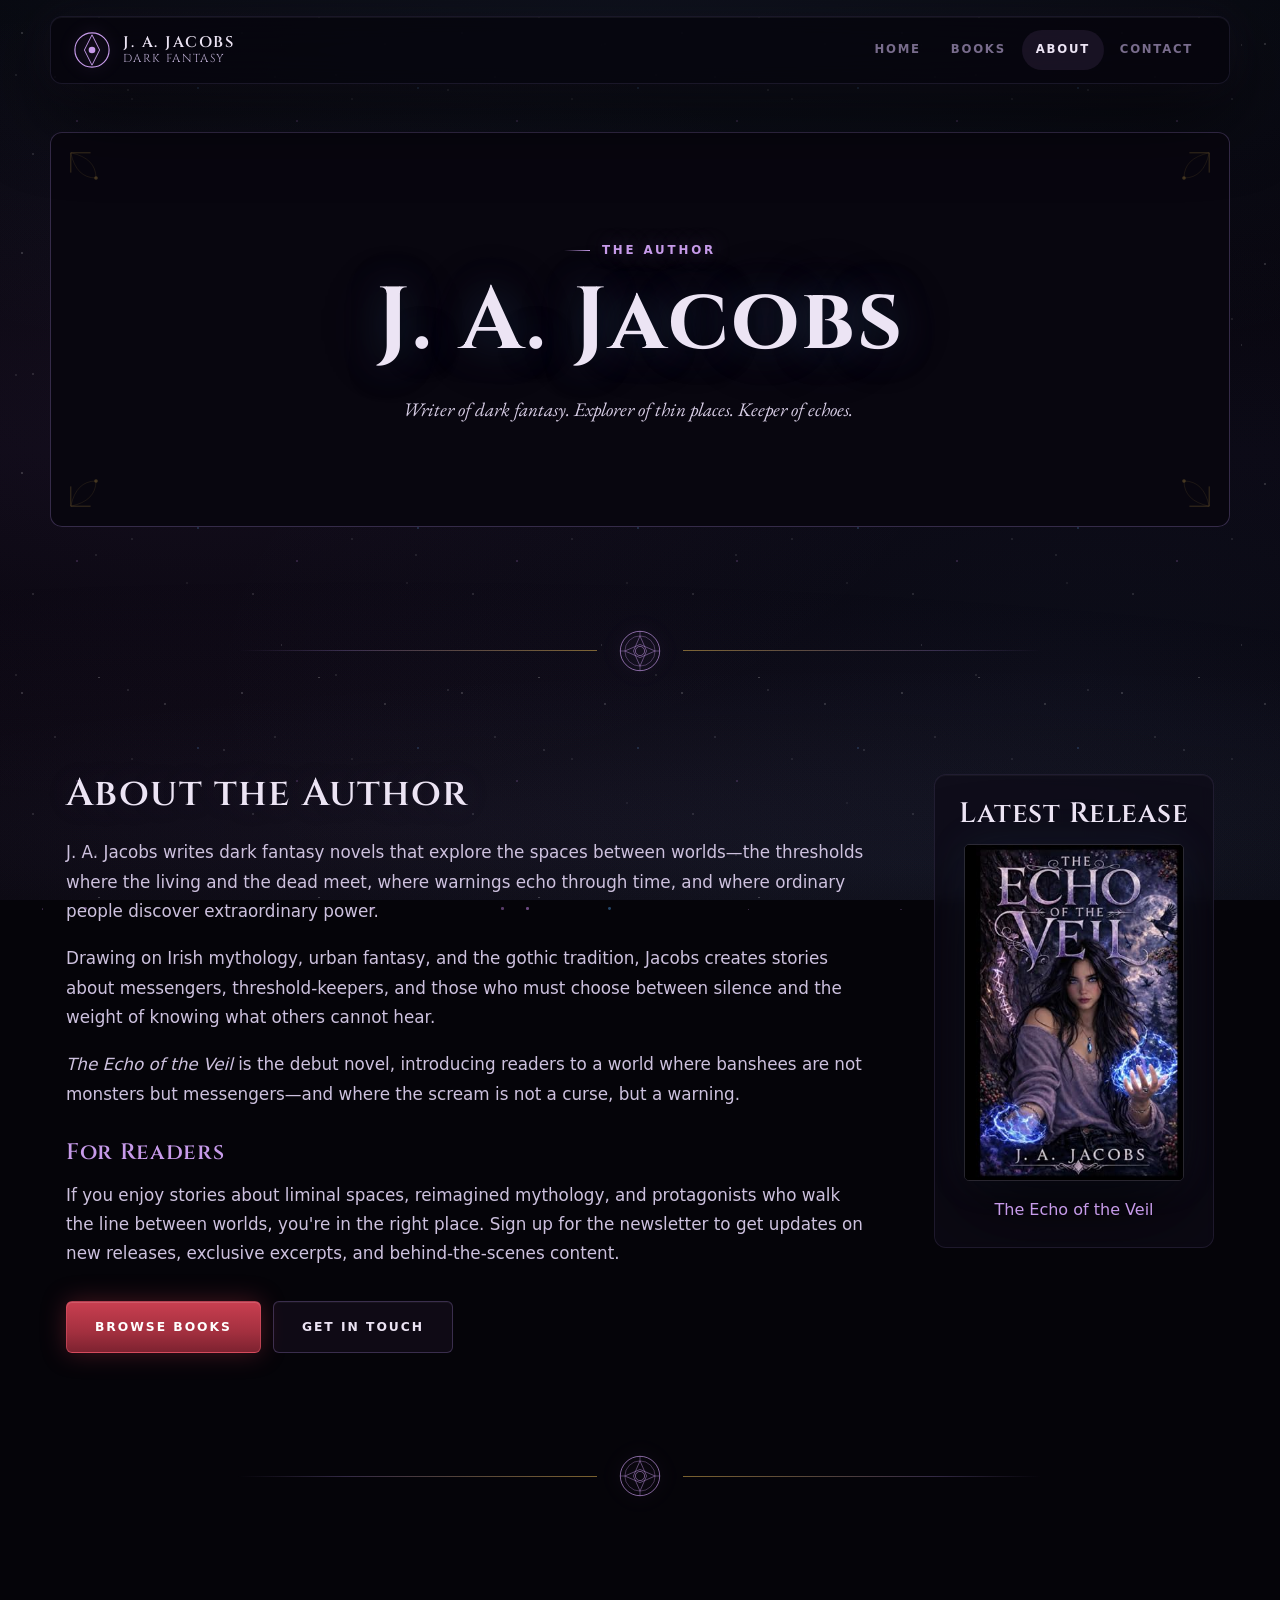
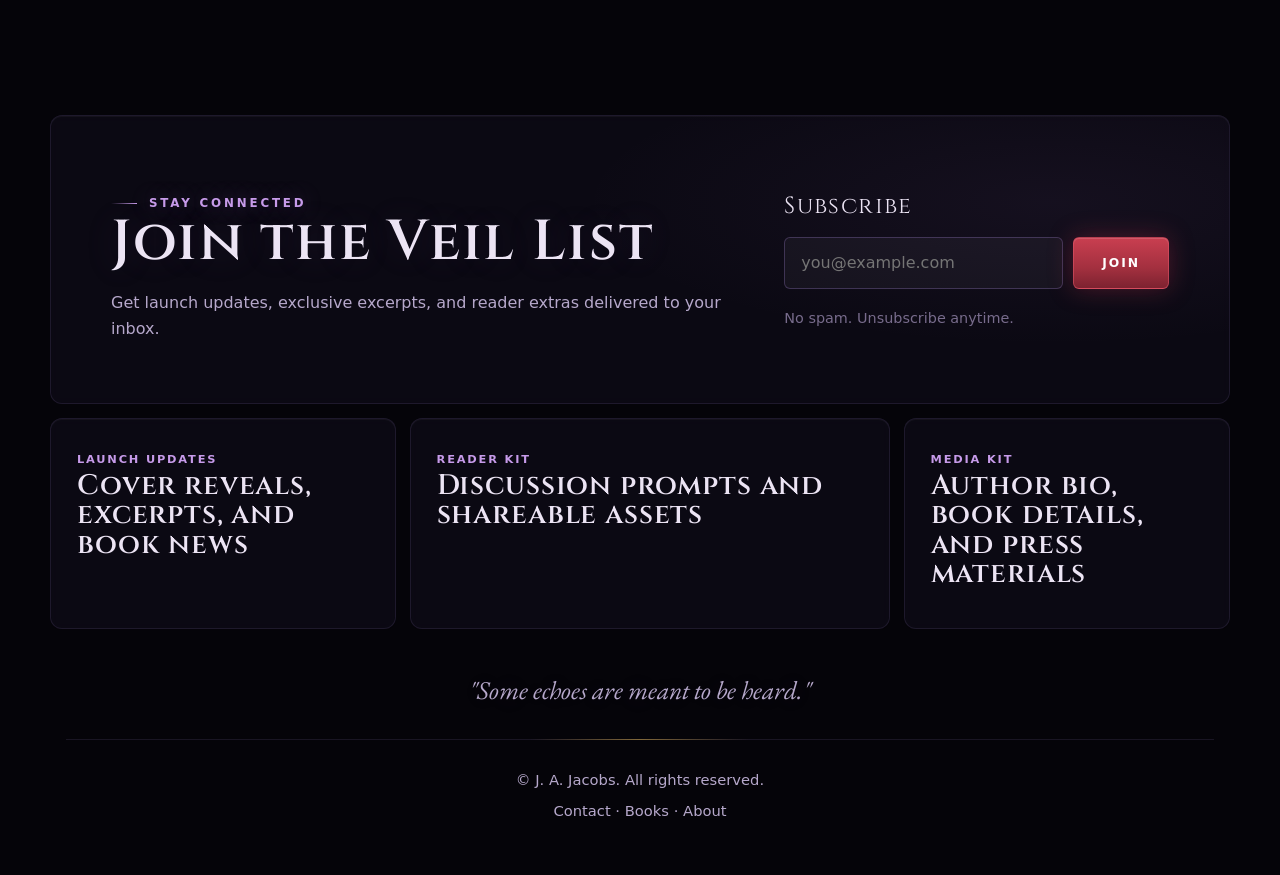
==== commit 74eb42ba: "Configure custom domain and newsletter setup" ====
--- a/about.html
+++ b/about.html
@@ -165,7 +165,7 @@
                 Get launch updates, exclusive excerpts, and reader extras delivered to your inbox.
               </p>
             </div>
-            <form class="newsletter-form" data-newsletter novalidate>
+            <form class="newsletter-form" action="https://YOUR-ACCOUNT.usXX.list-manage.com/subscribe/post?u=YOUR_U_VALUE&amp;id=YOUR_AUDIENCE_ID" method="post" data-newsletter novalidate>
               <label for="email">Subscribe</label>
               <div class="form-row">
                 <input id="email" name="email" type="email" placeholder="you@example.com" autocomplete="email" required>
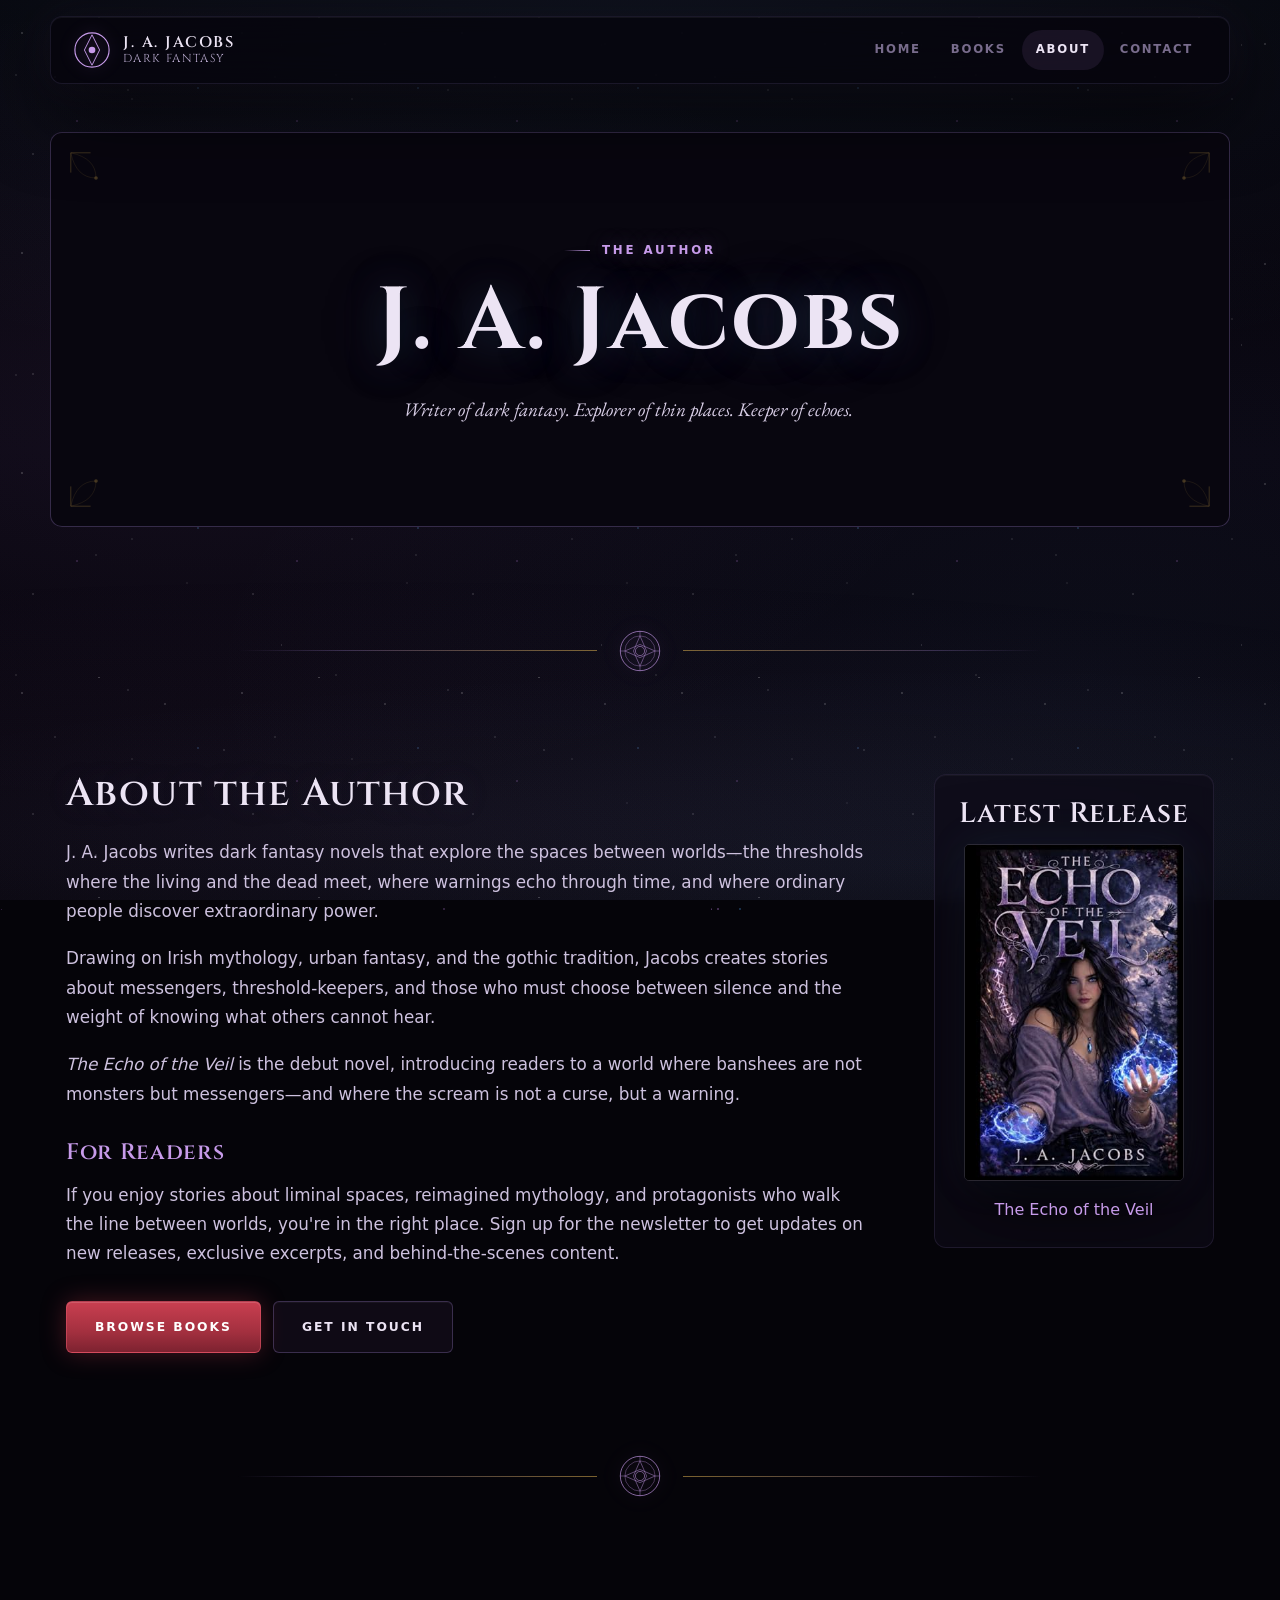
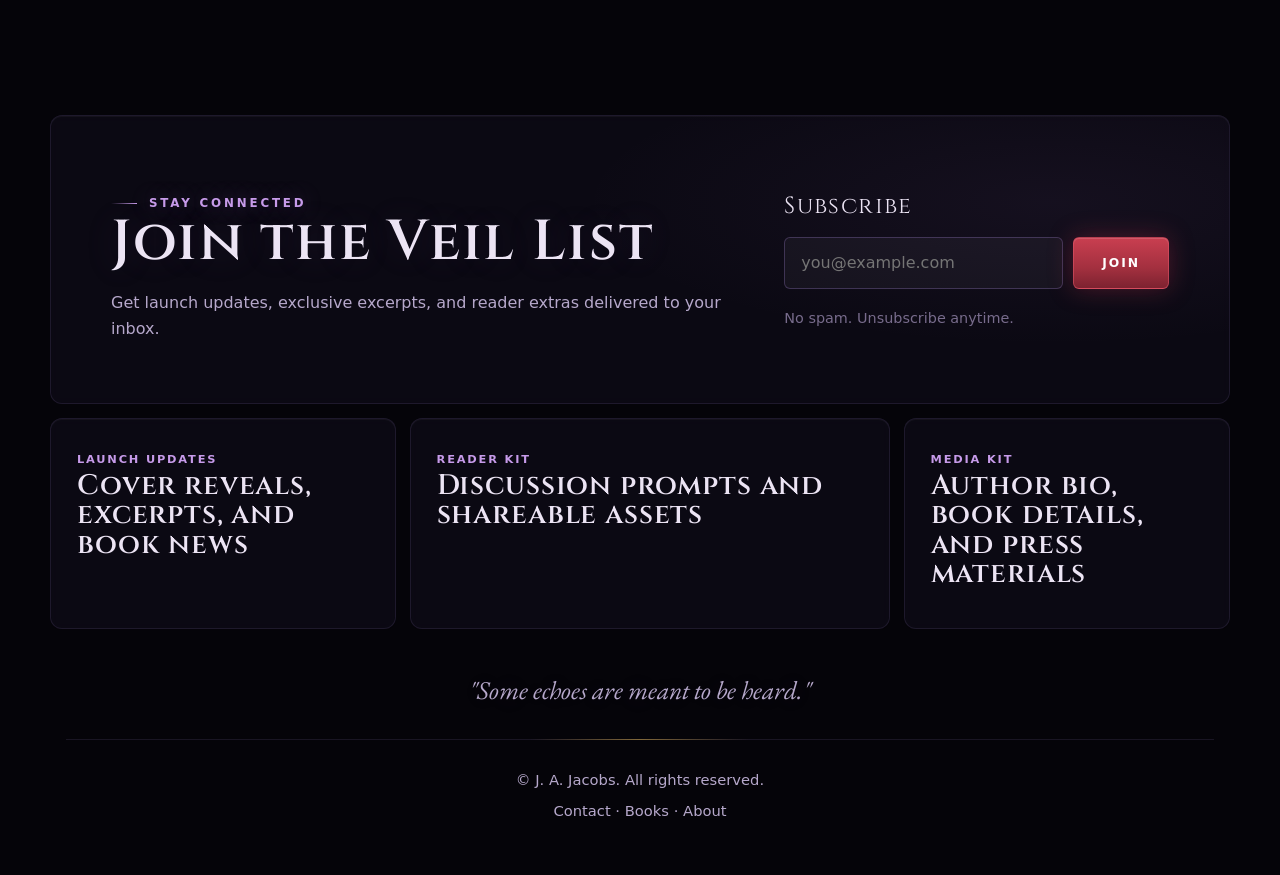
==== commit d5944aa7: "Wire Mailchimp newsletter form action URL in about.html" ====
--- a/about.html
+++ b/about.html
@@ -165,7 +165,7 @@
                 Get launch updates, exclusive excerpts, and reader extras delivered to your inbox.
               </p>
             </div>
-            <form class="newsletter-form" action="https://YOUR-ACCOUNT.usXX.list-manage.com/subscribe/post?u=YOUR_U_VALUE&amp;id=YOUR_AUDIENCE_ID" method="post" data-newsletter novalidate>
+            <form class="newsletter-form" action="https://jajacobsauthor.us19.list-manage.com/subscribe/post?u=ad689e0655a81320a0ab4e6e4&id=34e44cecb8/subscribe/post?u=YOUR_U_VALUE&amp;id=YOUR_AUDIENCE_ID" method="post" data-newsletter novalidate>
               <label for="email">Subscribe</label>
               <div class="form-row">
                 <input id="email" name="email" type="email" placeholder="you@example.com" autocomplete="email" required>
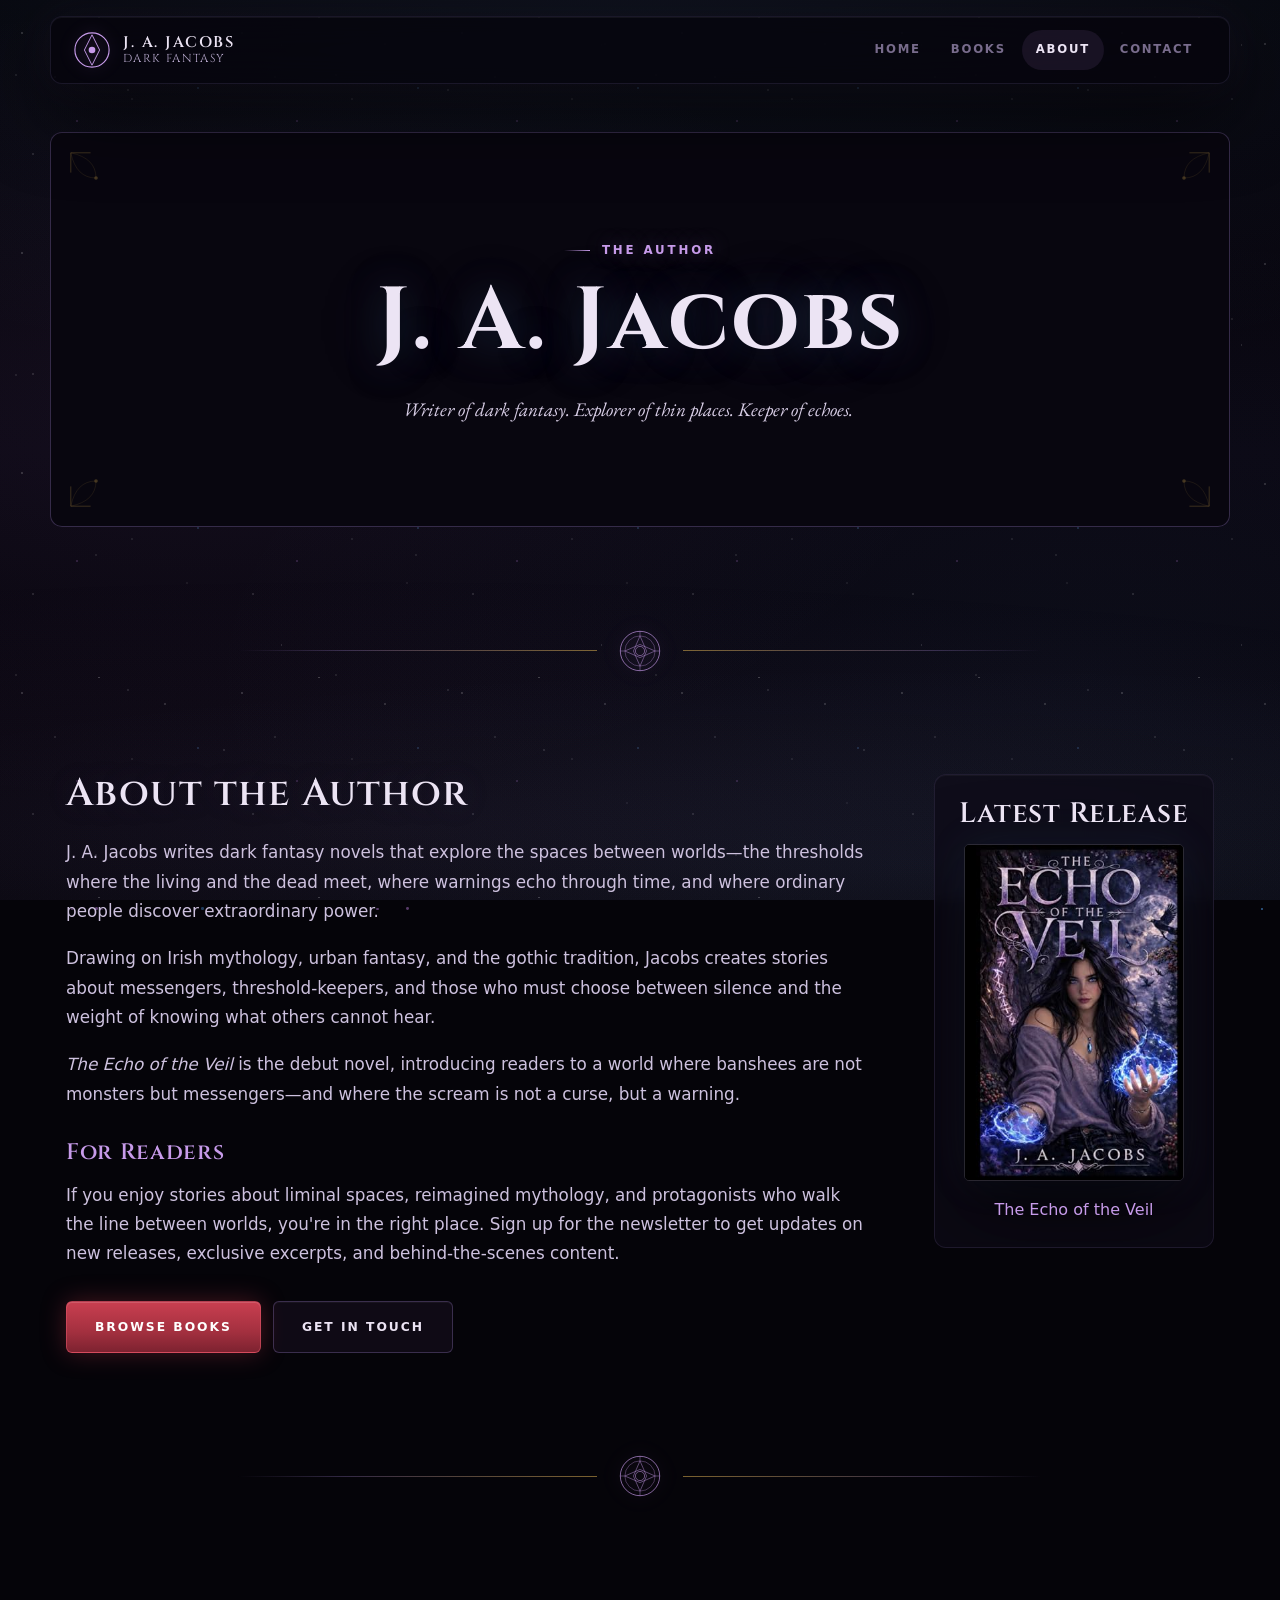
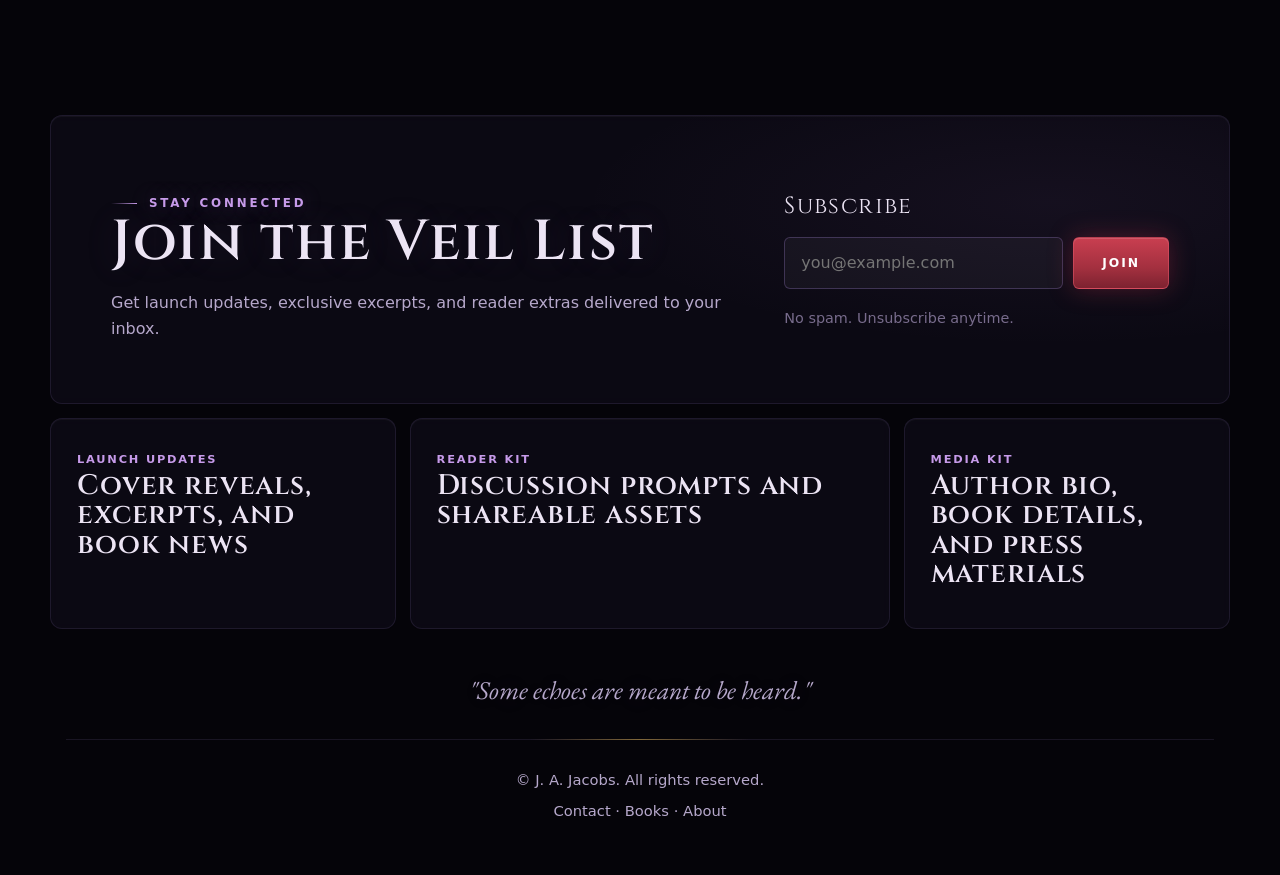
==== commit df6fd034: "Connect newsletter to Mailchimp" ====
--- a/about.html
+++ b/about.html
@@ -165,7 +165,7 @@
                 Get launch updates, exclusive excerpts, and reader extras delivered to your inbox.
               </p>
             </div>
-            <form class="newsletter-form" action="https://jajacobsauthor.us19.list-manage.com/subscribe/post?u=ad689e0655a81320a0ab4e6e4&id=34e44cecb8/subscribe/post?u=YOUR_U_VALUE&amp;id=YOUR_AUDIENCE_ID" method="post" data-newsletter novalidate>
+            <form class="newsletter-form" action="https://jajacobsauthor.us19.list-manage.com/subscribe/post?u=ad689e0655a81320a0ab4e6e4&amp;id=34e44cecb8&amp;f_id=00edc2e1f0" method="post" data-newsletter novalidate>
               <label for="email">Subscribe</label>
               <div class="form-row">
                 <input id="email" name="email" type="email" placeholder="you@example.com" autocomplete="email" required>
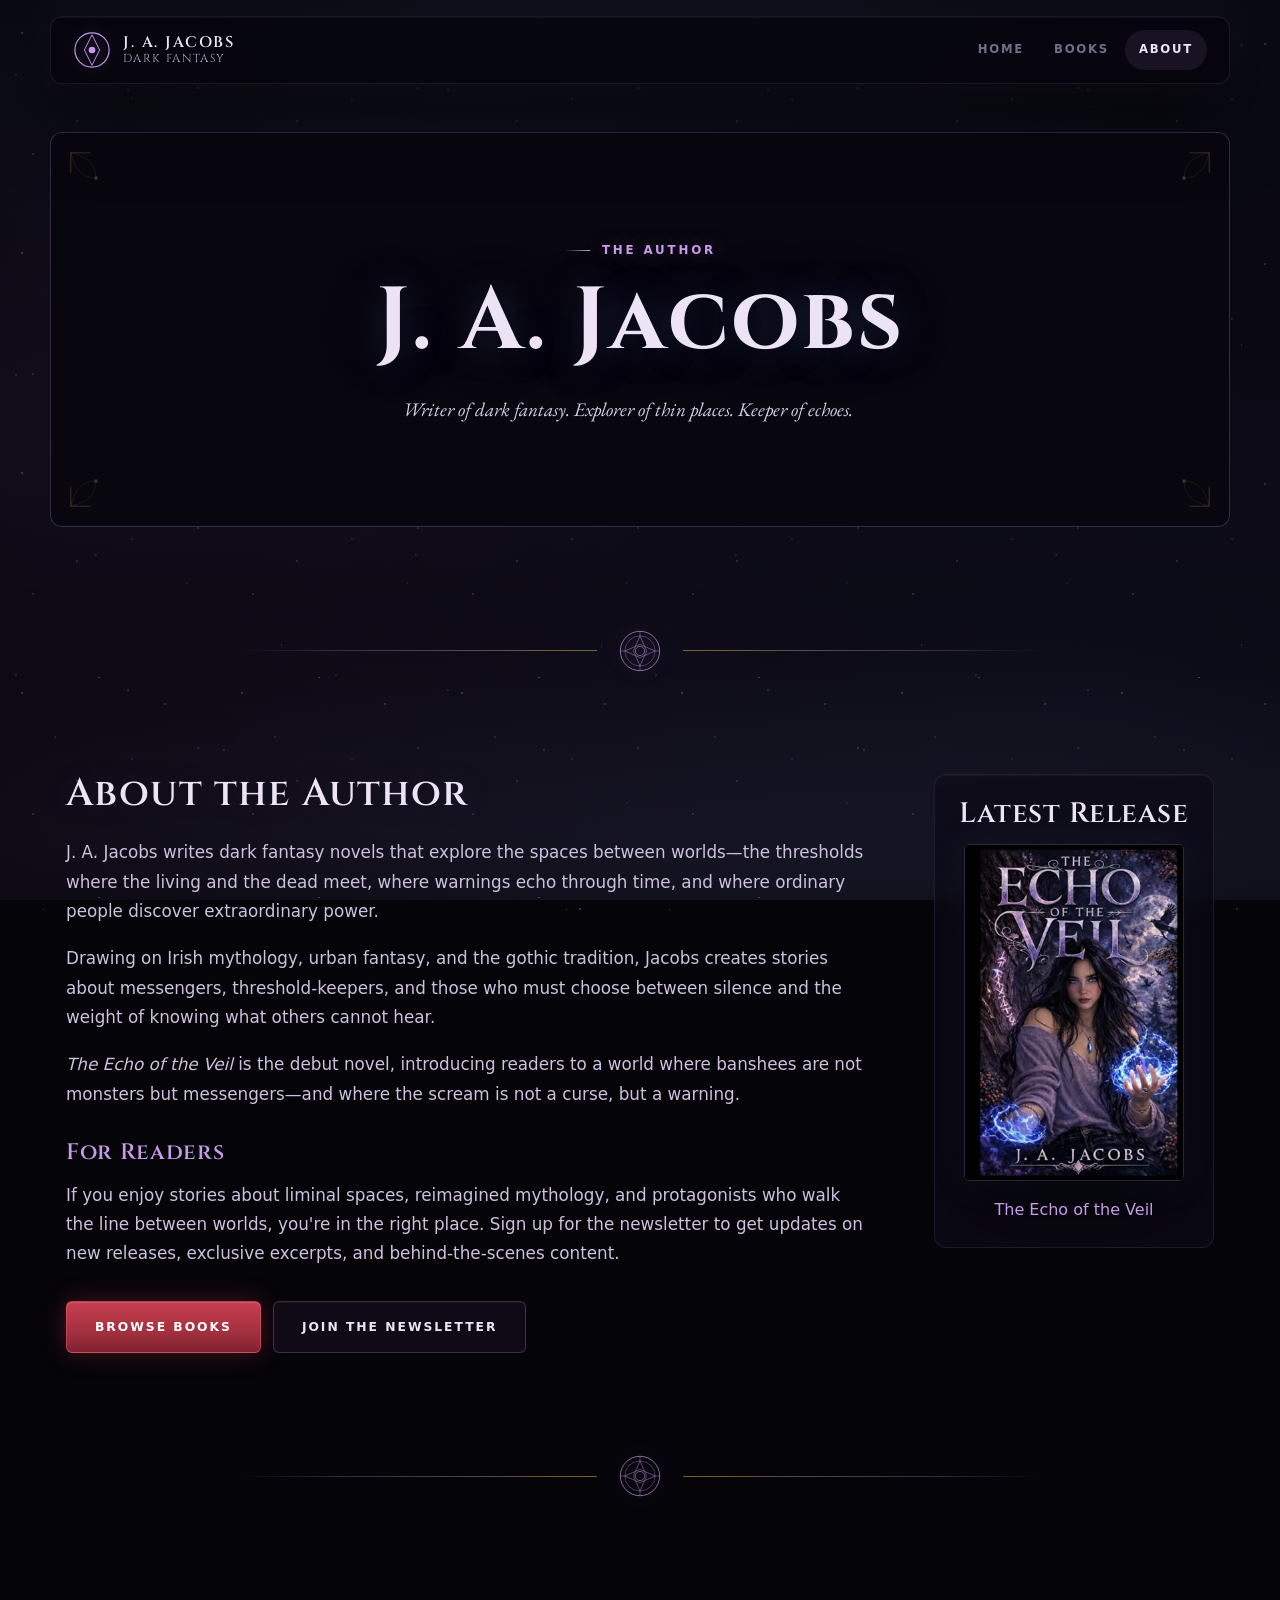
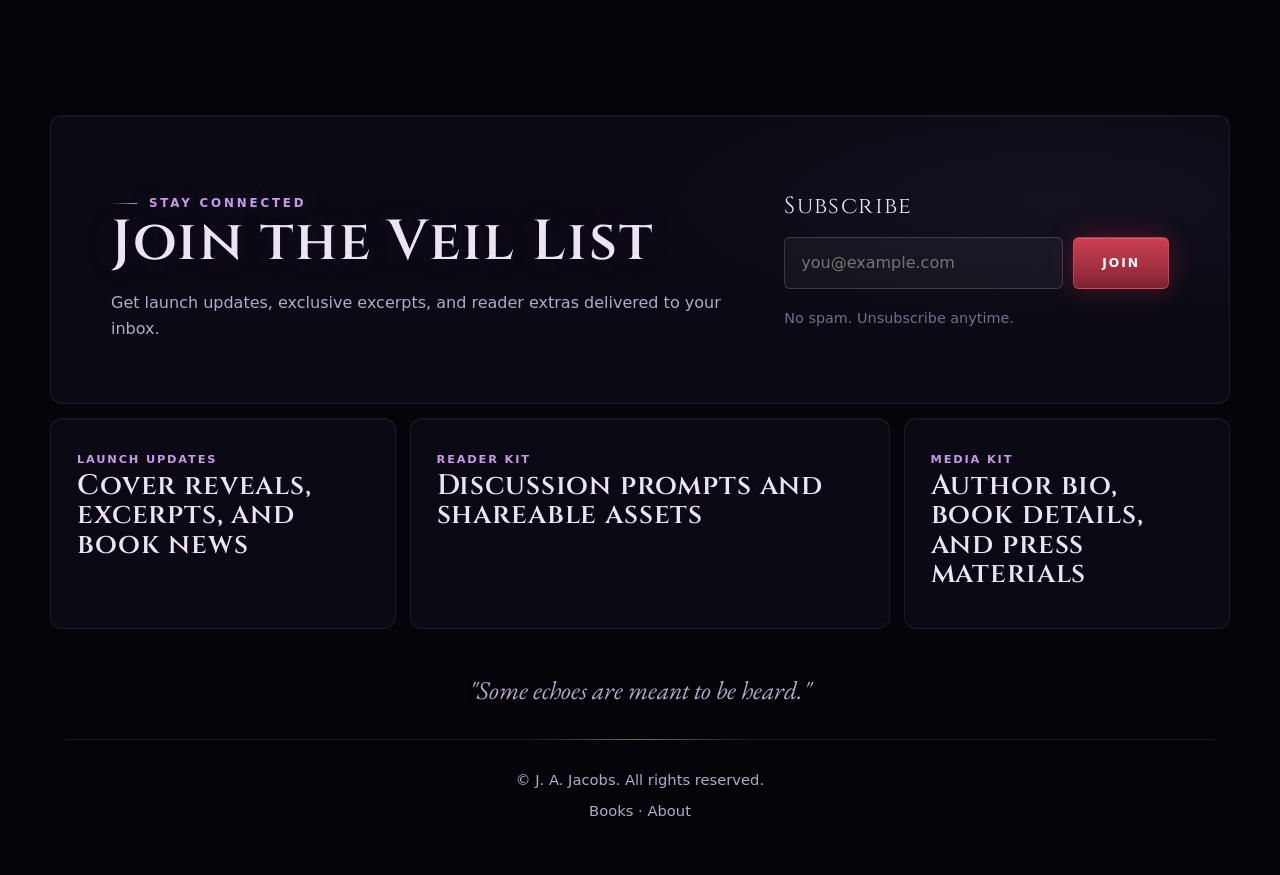
==== commit 6d027002: "Remove contact page and demo form" ====
--- a/about.html
+++ b/about.html
@@ -74,7 +74,6 @@
           <a href="index.html">Home</a>
           <a href="books.html">Books</a>
           <a href="about.html" class="nav-active">About</a>
-          <a href="contact.html">Contact</a>
         </nav>
       </header>
       <!-- END SHARED HEADER -->
@@ -124,7 +123,7 @@
               
               <div class="button-row">
                 <a class="button button-primary" href="books.html">Browse Books</a>
-                <a class="button button-secondary" href="contact.html">Get in Touch</a>
+                <a class="button button-secondary" href="#newsletter">Join the Newsletter</a>
               </div>
             </div>
 
@@ -198,7 +197,7 @@
         <p class="footer-quote">"Some echoes are meant to be heard."</p>
         <div class="footer-meta">
           <p>&copy; J. A. Jacobs. All rights reserved.</p>
-          <p><a href="contact.html">Contact</a> · <a href="books.html">Books</a> · <a href="about.html">About</a></p>
+          <p><a href="books.html">Books</a> · <a href="about.html">About</a></p>
         </div>
       </footer>
       <!-- END SHARED FOOTER -->
--- a/styles.css
+++ b/styles.css
@@ -1070,102 +1070,6 @@
 
 .about-sidebar .feature-panel {
   padding: 24px;
-}
-
-/* ─────────── Contact Page ─────────── */
-.contact-section {
-  width: min(100%, var(--max));
-  margin: 0 auto;
-  padding: 0 16px;
-}
-
-.contact-grid {
-  display: grid;
-  grid-template-columns: minmax(0, 1.2fr) minmax(280px, 0.8fr);
-  gap: clamp(24px, 4vw, 48px);
-  align-items: start;
-}
-
-.contact-form-panel {
-  padding: clamp(28px, 4vw, 48px);
-}
-
-.contact-form-panel h2 {
-  font-size: clamp(1.6rem, 2.5vw, 2rem);
-  margin-bottom: 12px;
-}
-
-.contact-form {
-  margin-top: 28px;
-}
-
-.form-group {
-  margin-bottom: 20px;
-}
-
-.form-group label {
-  display: block;
-  margin-bottom: 8px;
-  color: var(--muted);
-  font-size: 0.85rem;
-  font-weight: 600;
-  letter-spacing: 0.08em;
-  text-transform: uppercase;
-}
-
-.form-group input,
-.form-group select,
-.form-group textarea {
-  width: 100%;
-  min-height: 52px;
-  border: 1px solid var(--line-strong);
-  border-radius: 6px;
-  padding: 14px 16px;
-  color: var(--text);
-  background: rgba(255, 255, 255, 0.04);
-  font-family: inherit;
-  font-size: 1rem;
-  transition: border-color 0.3s ease, box-shadow 0.3s ease;
-}
-
-.form-group textarea {
-  min-height: 140px;
-  resize: vertical;
-}
-
-.form-group select {
-  cursor: pointer;
-  appearance: none;
-  background-image: url("data:image/svg+xml,%3Csvg xmlns='http://www.w3.org/2000/svg' width='12' height='12' viewBox='0 0 12 12'%3E%3Cpath fill='%23b6a8cb' d='M6 8L1 3h10z'/%3E%3C/svg%3E");
-  background-repeat: no-repeat;
-  background-position: right 16px center;
-  padding-right: 44px;
-}
-
-.form-group input:focus,
-.form-group select:focus,
-.form-group textarea:focus {
-  border-color: var(--accent-strong);
-  box-shadow: 0 0 16px rgba(199, 155, 234, 0.18);
-  outline: none;
-}
-
-.contact-form .button {
-  margin-top: 8px;
-}
-
-.contact-info {
-  display: grid;
-  gap: 16px;
-}
-
-.contact-info .feature-panel {
-  padding: 24px;
-  min-height: auto;
-}
-
-.contact-info h3 {
-  margin-bottom: 12px;
 }
 
 /* ─────────── Nav Active State ─────────── */
@@ -1374,7 +1278,6 @@
   .book-card-cover .book-cover { max-width: 240px; }
   .about-content { grid-template-columns: 1fr; }
   .about-sidebar { order: -1; }
-  .contact-grid { grid-template-columns: 1fr; }
 }
 
 @media (max-width: 620px) {
